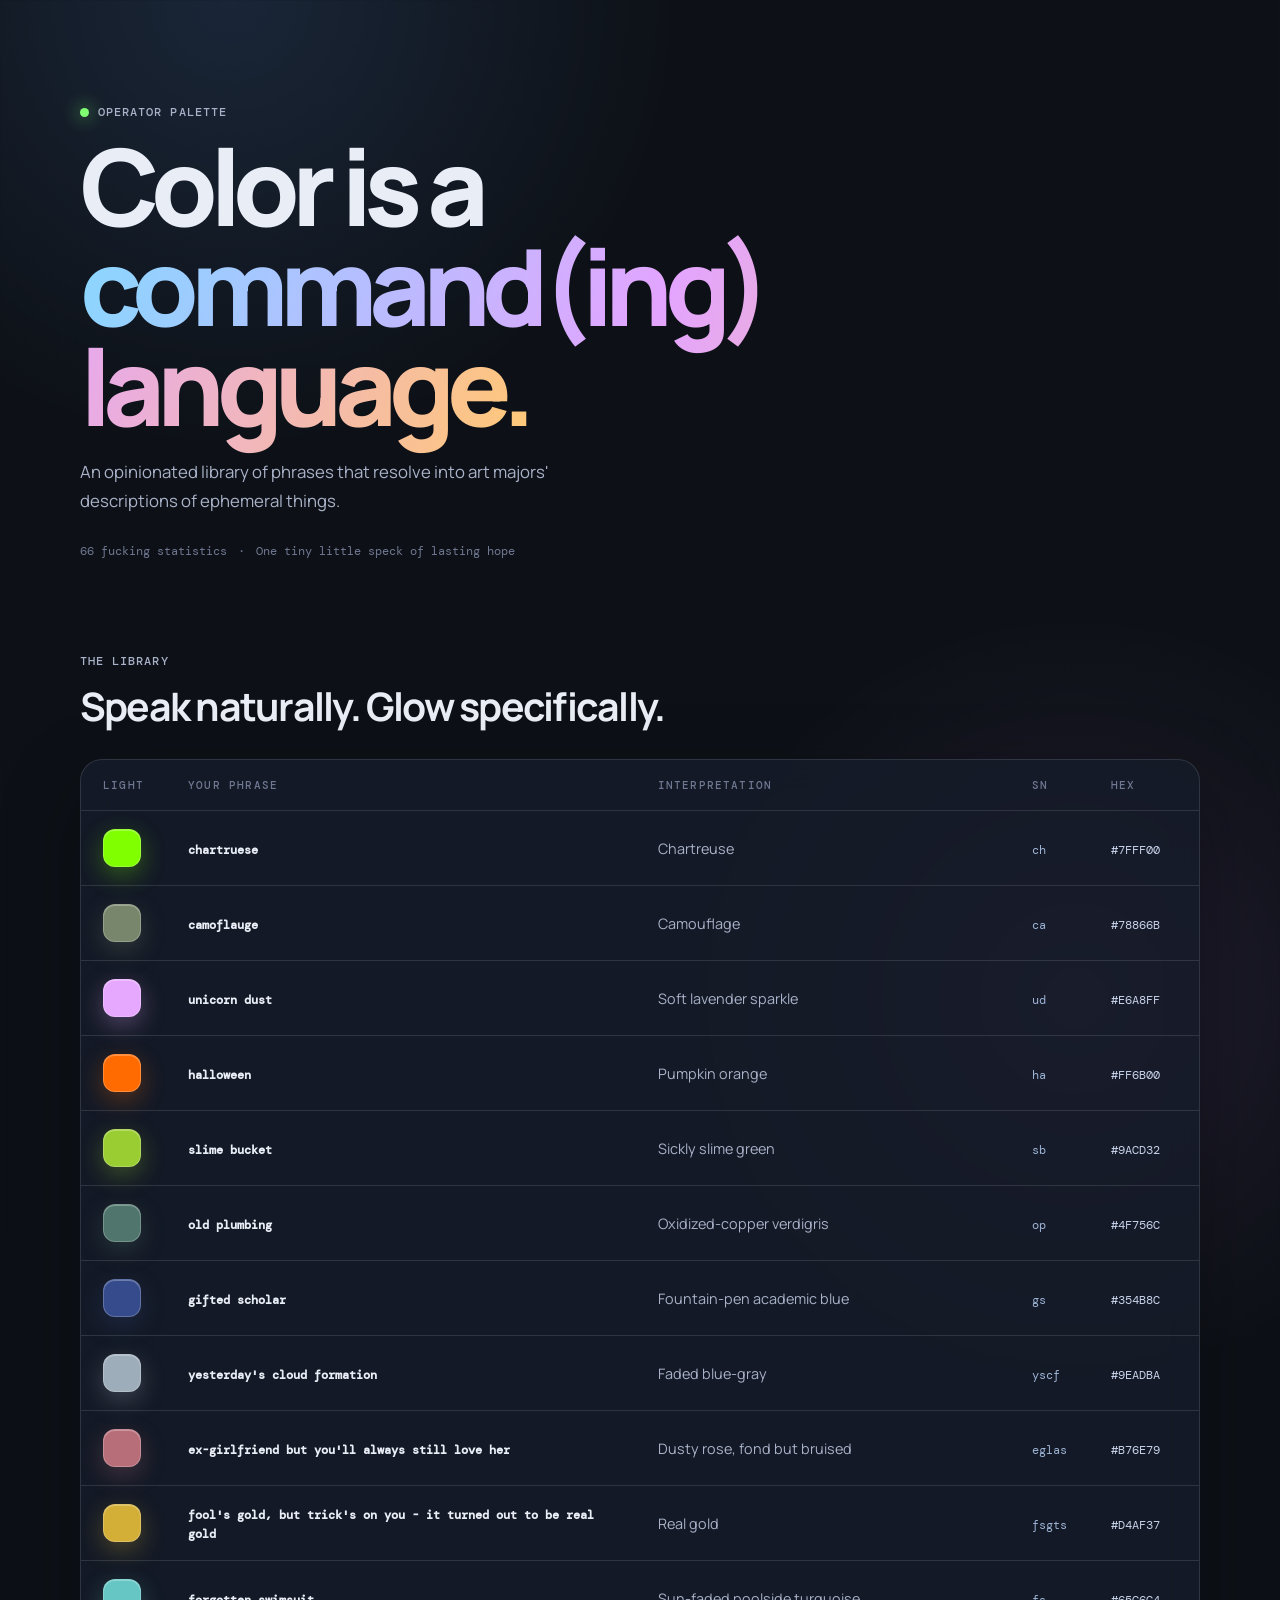
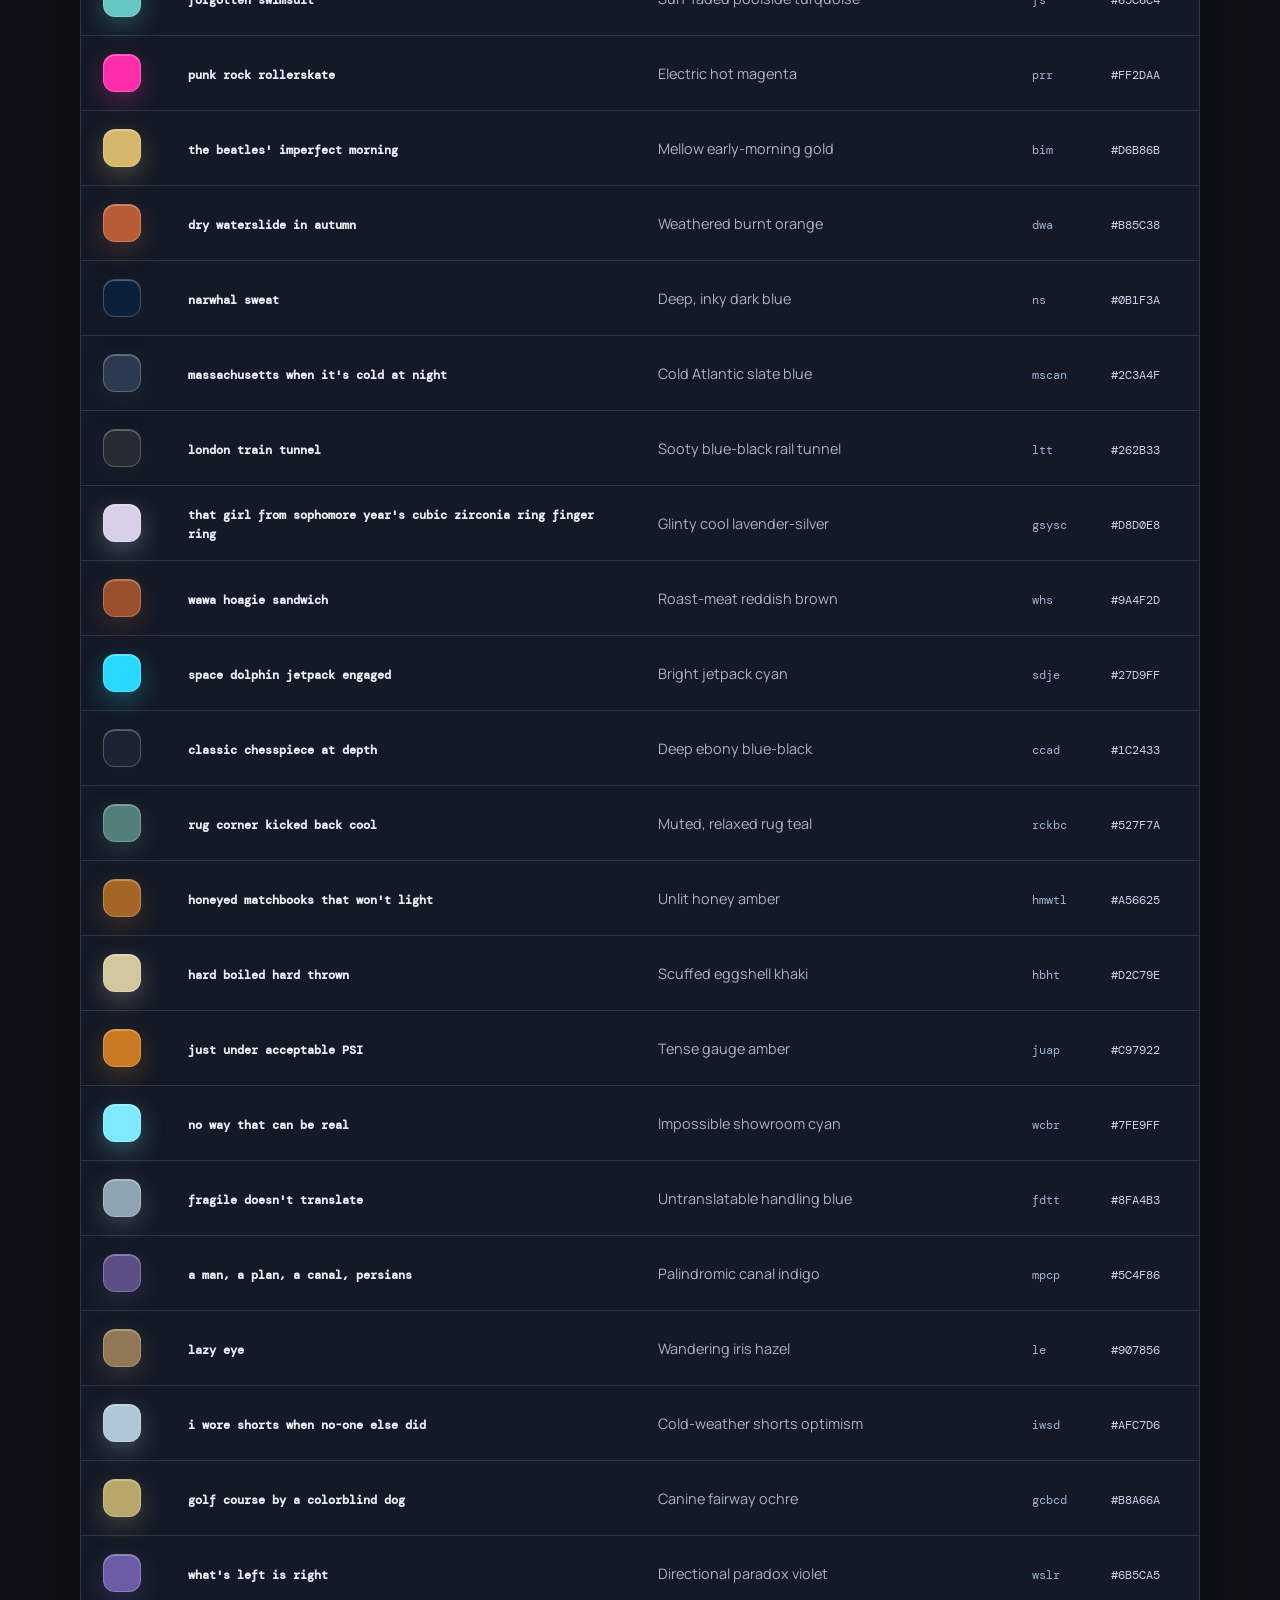
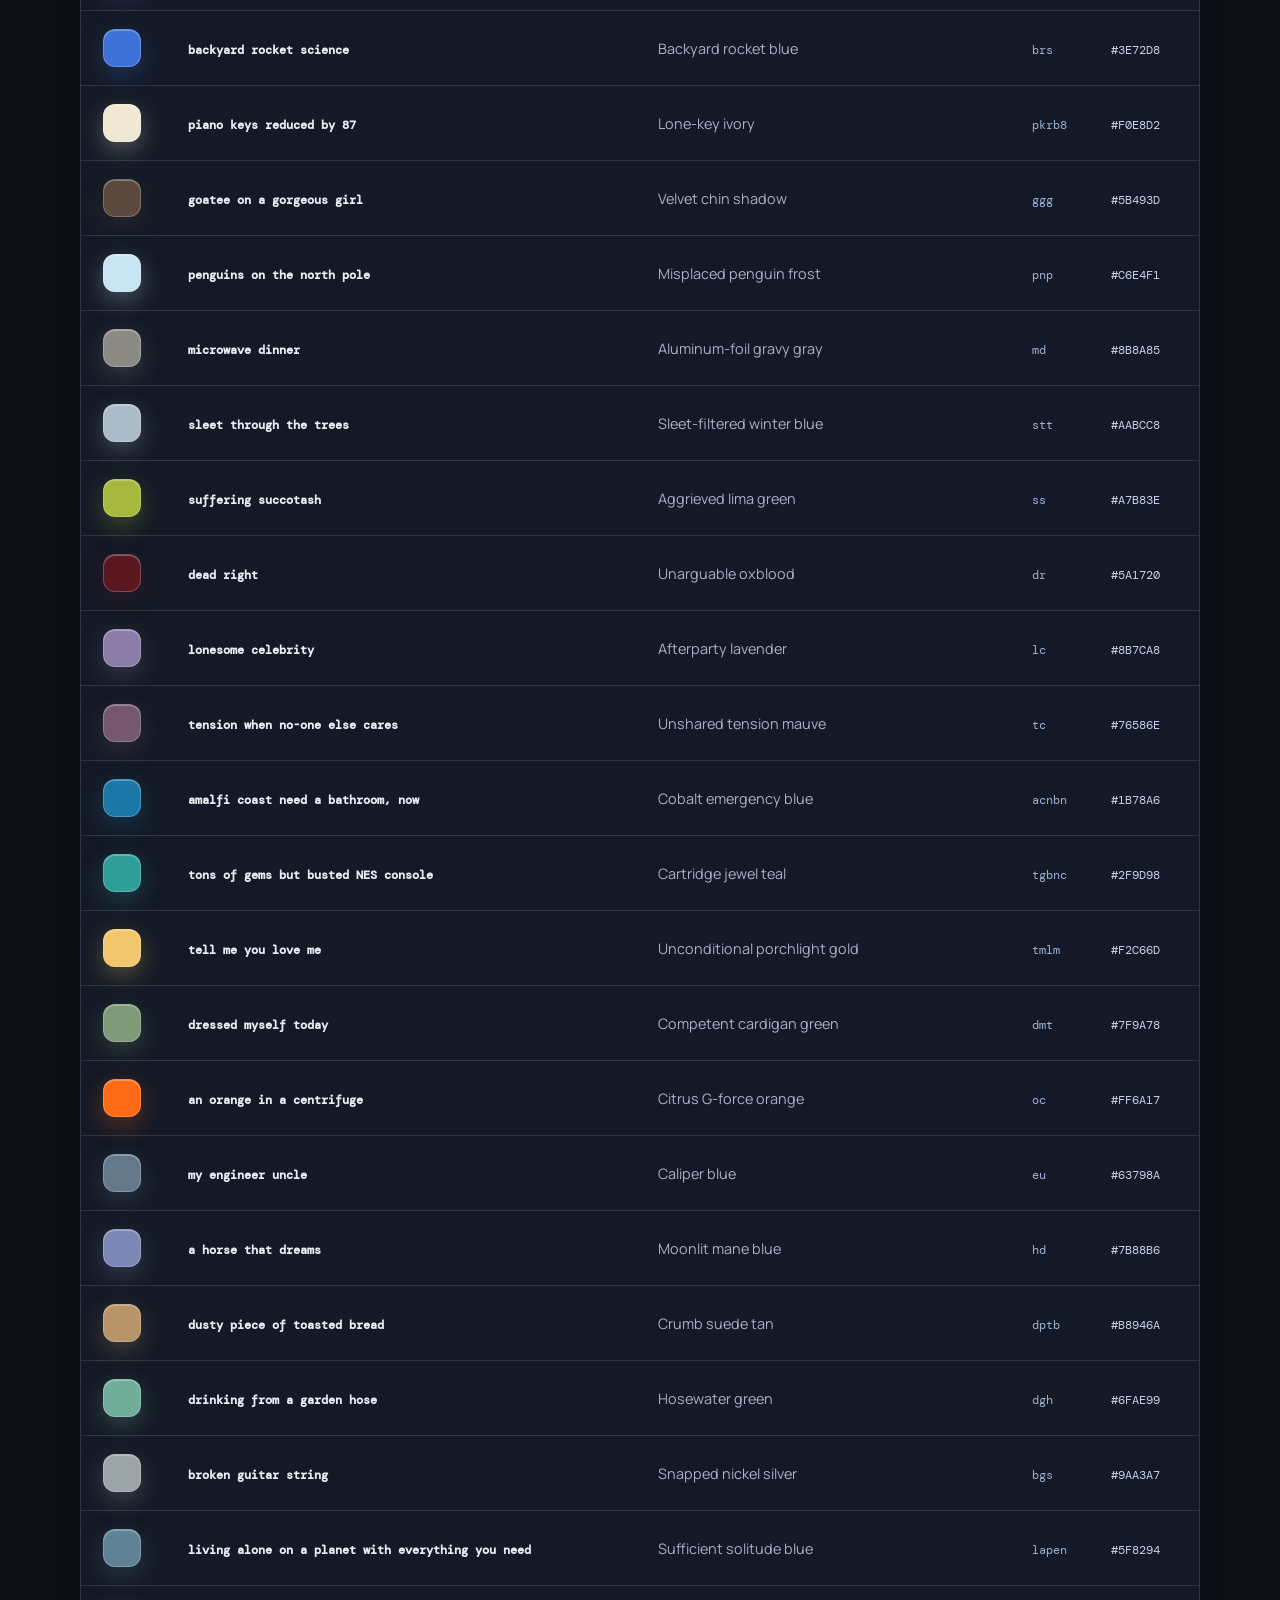
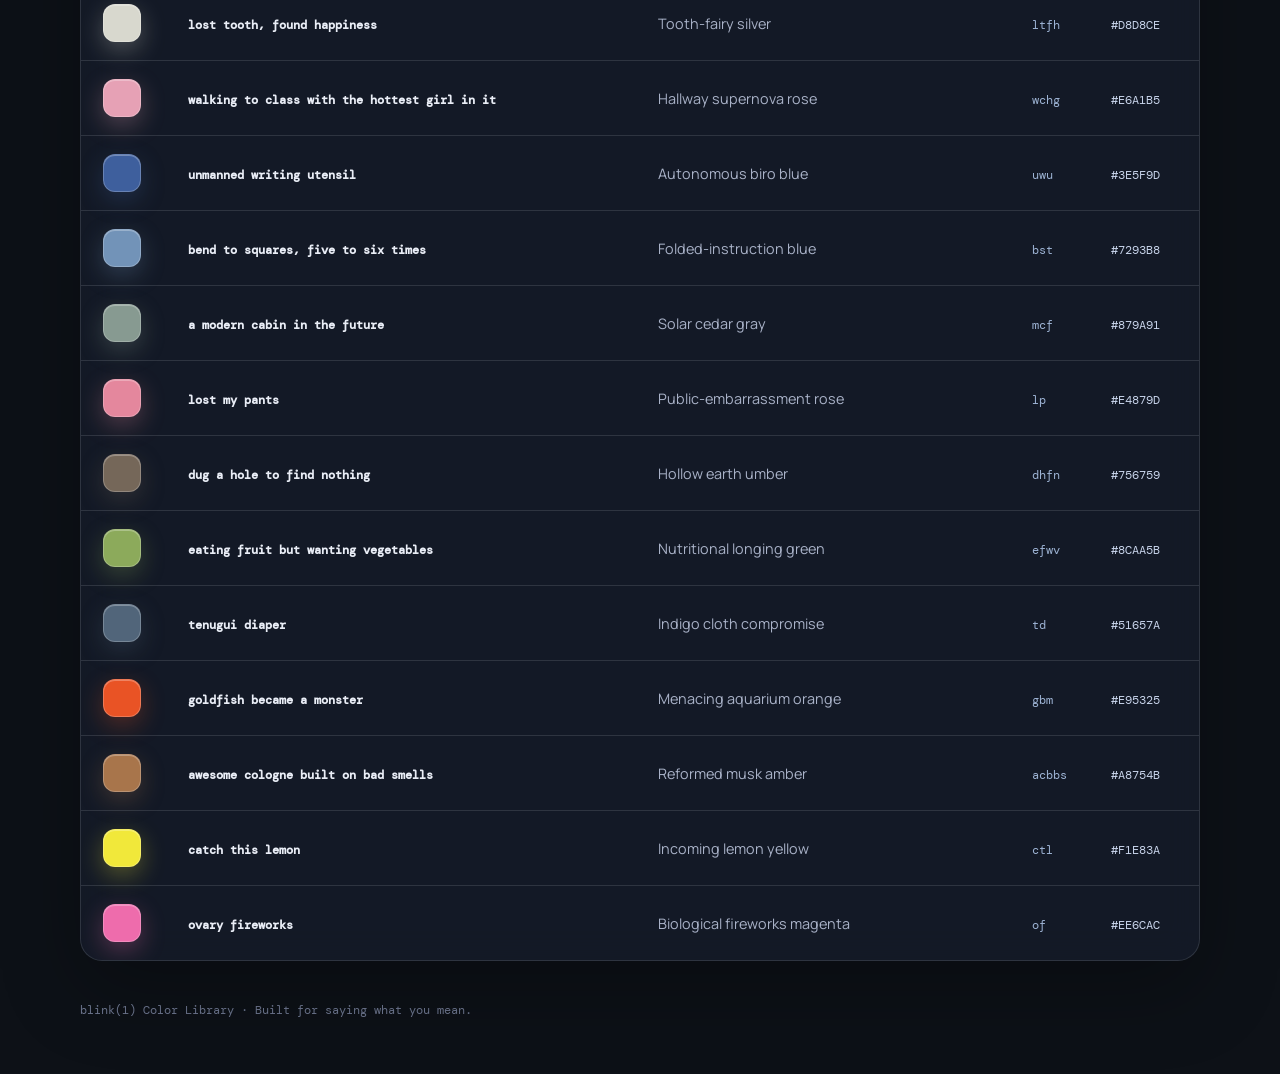
==== color-library.html @ 4c596284 "Add color command language library" ====
<!doctype html>
<html lang="en">
<head>
	<meta charset="utf-8">
	<meta name="viewport" content="width=device-width, initial-scale=1">
	<meta name="theme-color" content="#0d1117">
	<title>blink(1) Color Library</title>
	<link rel="preconnect" href="https://fonts.googleapis.com">
	<link rel="preconnect" href="https://fonts.gstatic.com" crossorigin>
	<link href="https://fonts.googleapis.com/css2?family=DM+Mono:wght@400;500&family=Manrope:wght@400;500;600;700;800&display=swap" rel="stylesheet">
	<link rel="stylesheet" href="color-library.css">
</head>
<body>
	<main class="page-shell">
		<header class="hero">
			<p class="eyebrow"><span class="status-dot"></span>operator palette</p>
			<h1>Color is a<br><em>command(ing) language.</em></h1>
			<p class="lede">An opinionated library of phrases that resolve into art majors' descriptions of ephemeral things.</p>
			<div class="hero-meta">
				<span>66 fucking statistics</span>
				<span aria-hidden="true">·</span>
				<span>One tiny little speck of lasting hope</span>
			</div>
		</header>

		<section class="library" aria-labelledby="library-heading">
			<div class="section-heading">
				<p class="eyebrow">The library</p>
				<h2 id="library-heading">Speak naturally. Glow specifically.</h2>
			</div>

			<div class="table-wrap">
				<table>
					<thead>
						<tr>
							<th scope="col">Light</th>
							<th scope="col">Your phrase</th>
							<th scope="col">Interpretation</th>
							<th scope="col">SN</th>
							<th scope="col">Hex</th>
						</tr>
					</thead>
					<tbody>
						<tr>
							<td><span class="swatch" style="--color: #7FFF00" aria-label="Chartreuse swatch"></span></td>
							<td><code>chartruese</code></td>
							<td>Chartreuse</td>
							<td><code>ch</code></td>
							<td><code>#7FFF00</code></td>
						</tr>
						<tr>
							<td><span class="swatch" style="--color: #78866B" aria-label="Camouflage swatch"></span></td>
							<td><code>camoflauge</code></td>
							<td>Camouflage</td>
							<td><code>ca</code></td>
							<td><code>#78866B</code></td>
						</tr>
						<tr>
							<td><span class="swatch" style="--color: #E6A8FF" aria-label="Soft lavender sparkle swatch"></span></td>
							<td><code>unicorn dust</code></td>
							<td>Soft lavender sparkle</td>
							<td><code>ud</code></td>
							<td><code>#E6A8FF</code></td>
						</tr>
						<tr>
							<td><span class="swatch" style="--color: #FF6B00" aria-label="Pumpkin orange swatch"></span></td>
							<td><code>halloween</code></td>
							<td>Pumpkin orange</td>
							<td><code>ha</code></td>
							<td><code>#FF6B00</code></td>
						</tr>
						<tr>
							<td><span class="swatch" style="--color: #9ACD32" aria-label="Sickly slime green swatch"></span></td>
							<td><code>slime bucket</code></td>
							<td>Sickly slime green</td>
							<td><code>sb</code></td>
							<td><code>#9ACD32</code></td>
						</tr>
						<tr>
							<td><span class="swatch" style="--color: #4F756C" aria-label="Oxidized-copper verdigris swatch"></span></td>
							<td><code>old plumbing</code></td>
							<td>Oxidized-copper verdigris</td>
							<td><code>op</code></td>
							<td><code>#4F756C</code></td>
						</tr>
						<tr>
							<td><span class="swatch" style="--color: #354B8C" aria-label="Fountain-pen academic blue swatch"></span></td>
							<td><code>gifted scholar</code></td>
							<td>Fountain-pen academic blue</td>
							<td><code>gs</code></td>
							<td><code>#354B8C</code></td>
						</tr>
						<tr>
							<td><span class="swatch" style="--color: #9EADBA" aria-label="Faded blue-gray swatch"></span></td>
							<td><code>yesterday's cloud formation</code></td>
							<td>Faded blue-gray</td>
							<td><code>yscf</code></td>
							<td><code>#9EADBA</code></td>
						</tr>
						<tr>
							<td><span class="swatch" style="--color: #B76E79" aria-label="Dusty rose swatch"></span></td>
							<td><code>ex-girlfriend but you'll always still love her</code></td>
							<td>Dusty rose, fond but bruised</td>
							<td><code>eglas</code></td>
							<td><code>#B76E79</code></td>
						</tr>
						<tr>
							<td><span class="swatch" style="--color: #D4AF37" aria-label="Real gold swatch"></span></td>
							<td><code>fool's gold, but trick's on you - it turned out to be real gold</code></td>
							<td>Real gold</td>
							<td><code>fsgts</code></td>
							<td><code>#D4AF37</code></td>
						</tr>
						<tr>
							<td><span class="swatch" style="--color: #65C6C4" aria-label="Sun-faded poolside turquoise swatch"></span></td>
							<td><code>forgotten swimsuit</code></td>
							<td>Sun-faded poolside turquoise</td>
							<td><code>fs</code></td>
							<td><code>#65C6C4</code></td>
						</tr>
						<tr>
							<td><span class="swatch" style="--color: #FF2DAA" aria-label="Electric hot magenta swatch"></span></td>
							<td><code>punk rock rollerskate</code></td>
							<td>Electric hot magenta</td>
							<td><code>prr</code></td>
							<td><code>#FF2DAA</code></td>
						</tr>
						<tr>
							<td><span class="swatch" style="--color: #D6B86B" aria-label="Mellow early-morning gold swatch"></span></td>
							<td><code>the beatles' imperfect morning</code></td>
							<td>Mellow early-morning gold</td>
							<td><code>bim</code></td>
							<td><code>#D6B86B</code></td>
						</tr>
						<tr>
							<td><span class="swatch" style="--color: #B85C38" aria-label="Weathered burnt orange swatch"></span></td>
							<td><code>dry waterslide in autumn</code></td>
							<td>Weathered burnt orange</td>
							<td><code>dwa</code></td>
							<td><code>#B85C38</code></td>
						</tr>
						<tr>
							<td><span class="swatch" style="--color: #0B1F3A" aria-label="Deep inky dark blue swatch"></span></td>
							<td><code>narwhal sweat</code></td>
							<td>Deep, inky dark blue</td>
							<td><code>ns</code></td>
							<td><code>#0B1F3A</code></td>
						</tr>
						<tr>
							<td><span class="swatch" style="--color: #2C3A4F" aria-label="Cold Atlantic slate blue swatch"></span></td>
							<td><code>massachusetts when it's cold at night</code></td>
							<td>Cold Atlantic slate blue</td>
							<td><code>mscan</code></td>
							<td><code>#2C3A4F</code></td>
						</tr>
						<tr>
							<td><span class="swatch" style="--color: #262B33" aria-label="Sooty blue-black rail tunnel swatch"></span></td>
							<td><code>london train tunnel</code></td>
							<td>Sooty blue-black rail tunnel</td>
							<td><code>ltt</code></td>
							<td><code>#262B33</code></td>
						</tr>
						<tr>
							<td><span class="swatch" style="--color: #D8D0E8" aria-label="Glinty cool lavender-silver swatch"></span></td>
							<td><code>that girl from sophomore year's cubic zirconia ring finger ring</code></td>
							<td>Glinty cool lavender-silver</td>
							<td><code>gsysc</code></td>
							<td><code>#D8D0E8</code></td>
						</tr>
						<tr>
							<td><span class="swatch" style="--color: #9A4F2D" aria-label="Roast-meat reddish brown swatch"></span></td>
							<td><code>wawa hoagie sandwich</code></td>
							<td>Roast-meat reddish brown</td>
							<td><code>whs</code></td>
							<td><code>#9A4F2D</code></td>
						</tr>
						<tr>
							<td><span class="swatch" style="--color: #27D9FF" aria-label="Bright jetpack cyan swatch"></span></td>
							<td><code>space dolphin jetpack engaged</code></td>
							<td>Bright jetpack cyan</td>
							<td><code>sdje</code></td>
							<td><code>#27D9FF</code></td>
						</tr>
						<tr>
							<td><span class="swatch" style="--color: #1C2433" aria-label="Deep ebony blue-black swatch"></span></td>
							<td><code>classic chesspiece at depth</code></td>
							<td>Deep ebony blue-black</td>
							<td><code>ccad</code></td>
							<td><code>#1C2433</code></td>
						</tr>
						<tr>
							<td><span class="swatch" style="--color: #527F7A" aria-label="Muted relaxed rug teal swatch"></span></td>
							<td><code>rug corner kicked back cool</code></td>
							<td>Muted, relaxed rug teal</td>
							<td><code>rckbc</code></td>
							<td><code>#527F7A</code></td>
						</tr>
						<tr>
							<td><span class="swatch" style="--color: #A56625" aria-label="Unlit honey amber swatch"></span></td>
							<td><code>honeyed matchbooks that won't light</code></td>
							<td>Unlit honey amber</td>
							<td><code>hmwtl</code></td>
							<td><code>#A56625</code></td>
						</tr>
						<tr>
							<td><span class="swatch" style="--color: #D2C79E" aria-label="Scuffed eggshell khaki swatch"></span></td>
							<td><code>hard boiled hard thrown</code></td>
							<td>Scuffed eggshell khaki</td>
							<td><code>hbht</code></td>
							<td><code>#D2C79E</code></td>
						</tr>
						<tr>
							<td><span class="swatch" style="--color: #C97922" aria-label="Tense gauge amber swatch"></span></td>
							<td><code>just under acceptable PSI</code></td>
							<td>Tense gauge amber</td>
							<td><code>juap</code></td>
							<td><code>#C97922</code></td>
						</tr>
						<tr>
							<td><span class="swatch" style="--color: #7FE9FF" aria-label="Impossible showroom cyan swatch"></span></td>
							<td><code>no way that can be real</code></td>
							<td>Impossible showroom cyan</td>
							<td><code>wcbr</code></td>
							<td><code>#7FE9FF</code></td>
						</tr>
						<tr>
							<td><span class="swatch" style="--color: #8FA4B3" aria-label="Untranslatable handling blue swatch"></span></td>
							<td><code>fragile doesn't translate</code></td>
							<td>Untranslatable handling blue</td>
							<td><code>fdtt</code></td>
							<td><code>#8FA4B3</code></td>
						</tr>
						<tr>
							<td><span class="swatch" style="--color: #5C4F86" aria-label="Palindromic canal indigo swatch"></span></td>
							<td><code>a man, a plan, a canal, persians</code></td>
							<td>Palindromic canal indigo</td>
							<td><code>mpcp</code></td>
							<td><code>#5C4F86</code></td>
						</tr>
						<tr>
							<td><span class="swatch" style="--color: #907856" aria-label="Wandering iris hazel swatch"></span></td>
							<td><code>lazy eye</code></td>
							<td>Wandering iris hazel</td>
							<td><code>le</code></td>
							<td><code>#907856</code></td>
						</tr>
						<tr>
							<td><span class="swatch" style="--color: #AFC7D6" aria-label="Cold-weather shorts optimism swatch"></span></td>
							<td><code>i wore shorts when no-one else did</code></td>
							<td>Cold-weather shorts optimism</td>
							<td><code>iwsd</code></td>
							<td><code>#AFC7D6</code></td>
						</tr>
						<tr>
							<td><span class="swatch" style="--color: #B8A66A" aria-label="Canine fairway ochre swatch"></span></td>
							<td><code>golf course by a colorblind dog</code></td>
							<td>Canine fairway ochre</td>
							<td><code>gcbcd</code></td>
							<td><code>#B8A66A</code></td>
						</tr>
						<tr>
							<td><span class="swatch" style="--color: #6B5CA5" aria-label="Directional paradox violet swatch"></span></td>
							<td><code>what's left is right</code></td>
							<td>Directional paradox violet</td>
							<td><code>wslr</code></td>
							<td><code>#6B5CA5</code></td>
						</tr>
						<tr>
							<td><span class="swatch" style="--color: #3E72D8" aria-label="Backyard rocket blue swatch"></span></td>
							<td><code>backyard rocket science</code></td>
							<td>Backyard rocket blue</td>
							<td><code>brs</code></td>
							<td><code>#3E72D8</code></td>
						</tr>
						<tr>
							<td><span class="swatch" style="--color: #F0E8D2" aria-label="Lone-key ivory swatch"></span></td>
							<td><code>piano keys reduced by 87</code></td>
							<td>Lone-key ivory</td>
							<td><code>pkrb8</code></td>
							<td><code>#F0E8D2</code></td>
						</tr>
						<tr>
							<td><span class="swatch" style="--color: #5B493D" aria-label="Velvet chin shadow swatch"></span></td>
							<td><code>goatee on a gorgeous girl</code></td>
							<td>Velvet chin shadow</td>
							<td><code>ggg</code></td>
							<td><code>#5B493D</code></td>
						</tr>
						<tr>
							<td><span class="swatch" style="--color: #C6E4F1" aria-label="Misplaced penguin frost swatch"></span></td>
							<td><code>penguins on the north pole</code></td>
							<td>Misplaced penguin frost</td>
							<td><code>pnp</code></td>
							<td><code>#C6E4F1</code></td>
						</tr>
						<tr>
							<td><span class="swatch" style="--color: #8B8A85" aria-label="Aluminum-foil gravy gray swatch"></span></td>
							<td><code>microwave dinner</code></td>
							<td>Aluminum-foil gravy gray</td>
							<td><code>md</code></td>
							<td><code>#8B8A85</code></td>
						</tr>
						<tr>
							<td><span class="swatch" style="--color: #AABCC8" aria-label="Sleet-filtered winter blue swatch"></span></td>
							<td><code>sleet through the trees</code></td>
							<td>Sleet-filtered winter blue</td>
							<td><code>stt</code></td>
							<td><code>#AABCC8</code></td>
						</tr>
						<tr>
							<td><span class="swatch" style="--color: #A7B83E" aria-label="Aggrieved lima green swatch"></span></td>
							<td><code>suffering succotash</code></td>
							<td>Aggrieved lima green</td>
							<td><code>ss</code></td>
							<td><code>#A7B83E</code></td>
						</tr>
						<tr>
							<td><span class="swatch" style="--color: #5A1720" aria-label="Unarguable oxblood swatch"></span></td>
							<td><code>dead right</code></td>
							<td>Unarguable oxblood</td>
							<td><code>dr</code></td>
							<td><code>#5A1720</code></td>
						</tr>
						<tr>
							<td><span class="swatch" style="--color: #8B7CA8" aria-label="Afterparty lavender swatch"></span></td>
							<td><code>lonesome celebrity</code></td>
							<td>Afterparty lavender</td>
							<td><code>lc</code></td>
							<td><code>#8B7CA8</code></td>
						</tr>
						<tr>
							<td><span class="swatch" style="--color: #76586E" aria-label="Unshared tension mauve swatch"></span></td>
							<td><code>tension when no-one else cares</code></td>
							<td>Unshared tension mauve</td>
							<td><code>tc</code></td>
							<td><code>#76586E</code></td>
						</tr>
						<tr>
							<td><span class="swatch" style="--color: #1B78A6" aria-label="Cobalt emergency blue swatch"></span></td>
							<td><code>amalfi coast need a bathroom, now</code></td>
							<td>Cobalt emergency blue</td>
							<td><code>acnbn</code></td>
							<td><code>#1B78A6</code></td>
						</tr>
						<tr>
							<td><span class="swatch" style="--color: #2F9D98" aria-label="Cartridge jewel teal swatch"></span></td>
							<td><code>tons of gems but busted NES console</code></td>
							<td>Cartridge jewel teal</td>
							<td><code>tgbnc</code></td>
							<td><code>#2F9D98</code></td>
						</tr>
						<tr>
							<td><span class="swatch" style="--color: #F2C66D" aria-label="Unconditional porchlight gold swatch"></span></td>
							<td><code>tell me you love me</code></td>
							<td>Unconditional porchlight gold</td>
							<td><code>tmlm</code></td>
							<td><code>#F2C66D</code></td>
						</tr>
						<tr>
							<td><span class="swatch" style="--color: #7F9A78" aria-label="Competent cardigan green swatch"></span></td>
							<td><code>dressed myself today</code></td>
							<td>Competent cardigan green</td>
							<td><code>dmt</code></td>
							<td><code>#7F9A78</code></td>
						</tr>
						<tr>
							<td><span class="swatch" style="--color: #FF6A17" aria-label="Citrus G-force orange swatch"></span></td>
							<td><code>an orange in a centrifuge</code></td>
							<td>Citrus G-force orange</td>
							<td><code>oc</code></td>
							<td><code>#FF6A17</code></td>
						</tr>
						<tr>
							<td><span class="swatch" style="--color: #63798A" aria-label="Caliper blue swatch"></span></td>
							<td><code>my engineer uncle</code></td>
							<td>Caliper blue</td>
							<td><code>eu</code></td>
							<td><code>#63798A</code></td>
						</tr>
						<tr>
							<td><span class="swatch" style="--color: #7B88B6" aria-label="Moonlit mane blue swatch"></span></td>
							<td><code>a horse that dreams</code></td>
							<td>Moonlit mane blue</td>
							<td><code>hd</code></td>
							<td><code>#7B88B6</code></td>
						</tr>
						<tr>
							<td><span class="swatch" style="--color: #B8946A" aria-label="Crumb suede tan swatch"></span></td>
							<td><code>dusty piece of toasted bread</code></td>
							<td>Crumb suede tan</td>
							<td><code>dptb</code></td>
							<td><code>#B8946A</code></td>
						</tr>
						<tr>
							<td><span class="swatch" style="--color: #6FAE99" aria-label="Hosewater green swatch"></span></td>
							<td><code>drinking from a garden hose</code></td>
							<td>Hosewater green</td>
							<td><code>dgh</code></td>
							<td><code>#6FAE99</code></td>
						</tr>
						<tr>
							<td><span class="swatch" style="--color: #9AA3A7" aria-label="Snapped nickel silver swatch"></span></td>
							<td><code>broken guitar string</code></td>
							<td>Snapped nickel silver</td>
							<td><code>bgs</code></td>
							<td><code>#9AA3A7</code></td>
						</tr>
						<tr>
							<td><span class="swatch" style="--color: #5F8294" aria-label="Sufficient solitude blue swatch"></span></td>
							<td><code>living alone on a planet with everything you need</code></td>
							<td>Sufficient solitude blue</td>
							<td><code>lapen</code></td>
							<td><code>#5F8294</code></td>
						</tr>
						<tr>
							<td><span class="swatch" style="--color: #D8D8CE" aria-label="Tooth-fairy silver swatch"></span></td>
							<td><code>lost tooth, found happiness</code></td>
							<td>Tooth-fairy silver</td>
							<td><code>ltfh</code></td>
							<td><code>#D8D8CE</code></td>
						</tr>
						<tr>
							<td><span class="swatch" style="--color: #E6A1B5" aria-label="Hallway supernova rose swatch"></span></td>
							<td><code>walking to class with the hottest girl in it</code></td>
							<td>Hallway supernova rose</td>
							<td><code>wchg</code></td>
							<td><code>#E6A1B5</code></td>
						</tr>
						<tr>
							<td><span class="swatch" style="--color: #3E5F9D" aria-label="Autonomous biro blue swatch"></span></td>
							<td><code>unmanned writing utensil</code></td>
							<td>Autonomous biro blue</td>
							<td><code>uwu</code></td>
							<td><code>#3E5F9D</code></td>
						</tr>
						<tr>
							<td><span class="swatch" style="--color: #7293B8" aria-label="Folded-instruction blue swatch"></span></td>
							<td><code>bend to squares, five to six times</code></td>
							<td>Folded-instruction blue</td>
							<td><code>bst</code></td>
							<td><code>#7293B8</code></td>
						</tr>
						<tr>
							<td><span class="swatch" style="--color: #879A91" aria-label="Solar cedar gray swatch"></span></td>
							<td><code>a modern cabin in the future</code></td>
							<td>Solar cedar gray</td>
							<td><code>mcf</code></td>
							<td><code>#879A91</code></td>
						</tr>
						<tr>
							<td><span class="swatch" style="--color: #E4879D" aria-label="Public-embarrassment rose swatch"></span></td>
							<td><code>lost my pants</code></td>
							<td>Public-embarrassment rose</td>
							<td><code>lp</code></td>
							<td><code>#E4879D</code></td>
						</tr>
						<tr>
							<td><span class="swatch" style="--color: #756759" aria-label="Hollow earth umber swatch"></span></td>
							<td><code>dug a hole to find nothing</code></td>
							<td>Hollow earth umber</td>
							<td><code>dhfn</code></td>
							<td><code>#756759</code></td>
						</tr>
						<tr>
							<td><span class="swatch" style="--color: #8CAA5B" aria-label="Nutritional longing green swatch"></span></td>
							<td><code>eating fruit but wanting vegetables</code></td>
							<td>Nutritional longing green</td>
							<td><code>efwv</code></td>
							<td><code>#8CAA5B</code></td>
						</tr>
						<tr>
							<td><span class="swatch" style="--color: #51657A" aria-label="Indigo cloth compromise swatch"></span></td>
							<td><code>tenugui diaper</code></td>
							<td>Indigo cloth compromise</td>
							<td><code>td</code></td>
							<td><code>#51657A</code></td>
						</tr>
						<tr>
							<td><span class="swatch" style="--color: #E95325" aria-label="Menacing aquarium orange swatch"></span></td>
							<td><code>goldfish became a monster</code></td>
							<td>Menacing aquarium orange</td>
							<td><code>gbm</code></td>
							<td><code>#E95325</code></td>
						</tr>
						<tr>
							<td><span class="swatch" style="--color: #A8754B" aria-label="Reformed musk amber swatch"></span></td>
							<td><code>awesome cologne built on bad smells</code></td>
							<td>Reformed musk amber</td>
							<td><code>acbbs</code></td>
							<td><code>#A8754B</code></td>
						</tr>
						<tr>
							<td><span class="swatch" style="--color: #F1E83A" aria-label="Incoming lemon yellow swatch"></span></td>
							<td><code>catch this lemon</code></td>
							<td>Incoming lemon yellow</td>
							<td><code>ctl</code></td>
							<td><code>#F1E83A</code></td>
						</tr>
						<tr>
							<td><span class="swatch" style="--color: #EE6CAC" aria-label="Biological fireworks magenta swatch"></span></td>
							<td><code>ovary fireworks</code></td>
							<td>Biological fireworks magenta</td>
							<td><code>of</code></td>
							<td><code>#EE6CAC</code></td>
						</tr>
					</tbody>
				</table>
			</div>
		</section>

		<footer>
			<p>blink(1) Color Library <span aria-hidden="true">·</span> Built for saying what you mean.</p>
		</footer>
	</main>
</body>
</html>
---- color-library.css ----
:root {
	color-scheme: dark;
	--ink: #e9edf6;
	--muted: #a9b2c8;
	--faint: #6f7891;
	--line: rgba(235, 241, 255, 0.12);
	--panel: rgba(23, 29, 43, 0.78);
	--background: #0d1117;
}

* {
	box-sizing: border-box;
}

html {
	background: var(--background);
}

body {
	min-width: 320px;
	margin: 0;
	background:
		radial-gradient(circle at 18% 0%, rgba(102, 164, 255, 0.14), transparent 28rem),
		radial-gradient(circle at 84% 17%, rgba(219, 126, 255, 0.1), transparent 24rem),
		var(--background);
	color: var(--ink);
	font-family: "Manrope", system-ui, sans-serif;
}

body::before {
	position: fixed;
	inset: 0;
	z-index: -1;
	background-image: linear-gradient(rgba(255, 255, 255, 0.025) 1px, transparent 1px), linear-gradient(90deg, rgba(255, 255, 255, 0.025) 1px, transparent 1px);
	background-size: 34px 34px;
	content: "";
	mask-image: linear-gradient(to bottom, black, transparent 70%);
}

.page-shell {
	width: min(1120px, calc(100% - 40px));
	margin: 0 auto;
	padding: 72px 0 48px;
}

.hero {
	max-width: 760px;
	padding: 32px 0 94px;
}

.eyebrow {
	display: flex;
	gap: 9px;
	align-items: center;
	margin: 0 0 16px;
	color: var(--muted);
	font-family: "DM Mono", monospace;
	font-size: 0.73rem;
	font-weight: 500;
	letter-spacing: 0.09em;
	text-transform: uppercase;
}

.status-dot {
	width: 9px;
	height: 9px;
	border-radius: 50%;
	background: #80ff73;
	box-shadow: 0 0 18px #80ff73;
}

h1,
h2,
p {
	margin-top: 0;
}

h1 {
	max-width: 720px;
	margin-bottom: 22px;
	font-size: clamp(3rem, 9vw, 6.65rem);
	font-weight: 800;
	letter-spacing: -0.075em;
	line-height: 0.94;
}

h1 em {
	background: linear-gradient(112deg, #88d8ff, #e3a4ff 52%, #ffc976);
	background-clip: text;
	color: transparent;
	font-style: normal;
}

.lede {
	max-width: 530px;
	margin-bottom: 28px;
	color: var(--muted);
	font-size: 1.05rem;
	line-height: 1.7;
}

.hero-meta {
	display: flex;
	gap: 11px;
	color: var(--faint);
	font-family: "DM Mono", monospace;
	font-size: 0.78rem;
}

.section-heading {
	margin-bottom: 26px;
}

.section-heading .eyebrow {
	margin-bottom: 10px;
}

h2 {
	margin-bottom: 0;
	font-size: clamp(1.65rem, 4vw, 2.45rem);
	letter-spacing: -0.045em;
}

.table-wrap {
	overflow-x: auto;
	border: 1px solid var(--line);
	border-radius: 22px;
	background: var(--panel);
	box-shadow: 0 28px 80px rgba(0, 0, 0, 0.28);
	backdrop-filter: blur(16px);
}

table {
	width: 100%;
	min-width: 780px;
	border-collapse: collapse;
}

th,
td {
	padding: 18px 22px;
	border-bottom: 1px solid var(--line);
	text-align: left;
	vertical-align: middle;
}

th {
	color: var(--faint);
	font-family: "DM Mono", monospace;
	font-size: 0.68rem;
	font-weight: 500;
	letter-spacing: 0.11em;
	text-transform: uppercase;
}

tbody tr {
	transition: background-color 160ms ease;
}

tbody tr:hover {
	background: rgba(255, 255, 255, 0.045);
}

tbody tr:last-child td {
	border-bottom: 0;
}

td {
	color: var(--muted);
	font-size: 0.9rem;
}

td:first-child {
	width: 78px;
}

td:nth-child(2) {
	width: 42%;
	color: var(--ink);
	font-weight: 600;
}

th:nth-child(4),
td:nth-child(4) {
	width: 78px;
}

td:nth-child(4) code {
	color: #9eb4d5;
}

td:last-child {
	width: 110px;
}

code {
	font-family: "DM Mono", monospace;
	font-size: 0.78rem;
}

td:last-child code {
	color: #c9d5ec;
}

.swatch {
	display: block;
	width: 38px;
	height: 38px;
	border: 1px solid rgba(255, 255, 255, 0.22);
	border-radius: 12px;
	background: var(--color);
	box-shadow: inset 0 1px rgba(255, 255, 255, 0.28), 0 8px 24px color-mix(in srgb, var(--color), transparent 70%);
}

footer {
	padding: 42px 0 8px;
	color: var(--faint);
	font-family: "DM Mono", monospace;
	font-size: 0.72rem;
}

footer p {
	margin: 0;
}

@media (max-width: 640px) {
	.page-shell {
		width: min(100% - 28px, 1120px);
		padding-top: 36px;
	}

	.hero {
		padding-bottom: 58px;
	}

	.hero-meta {
		flex-wrap: wrap;
	}

	th,
	td {
		padding: 15px 16px;
	}
}
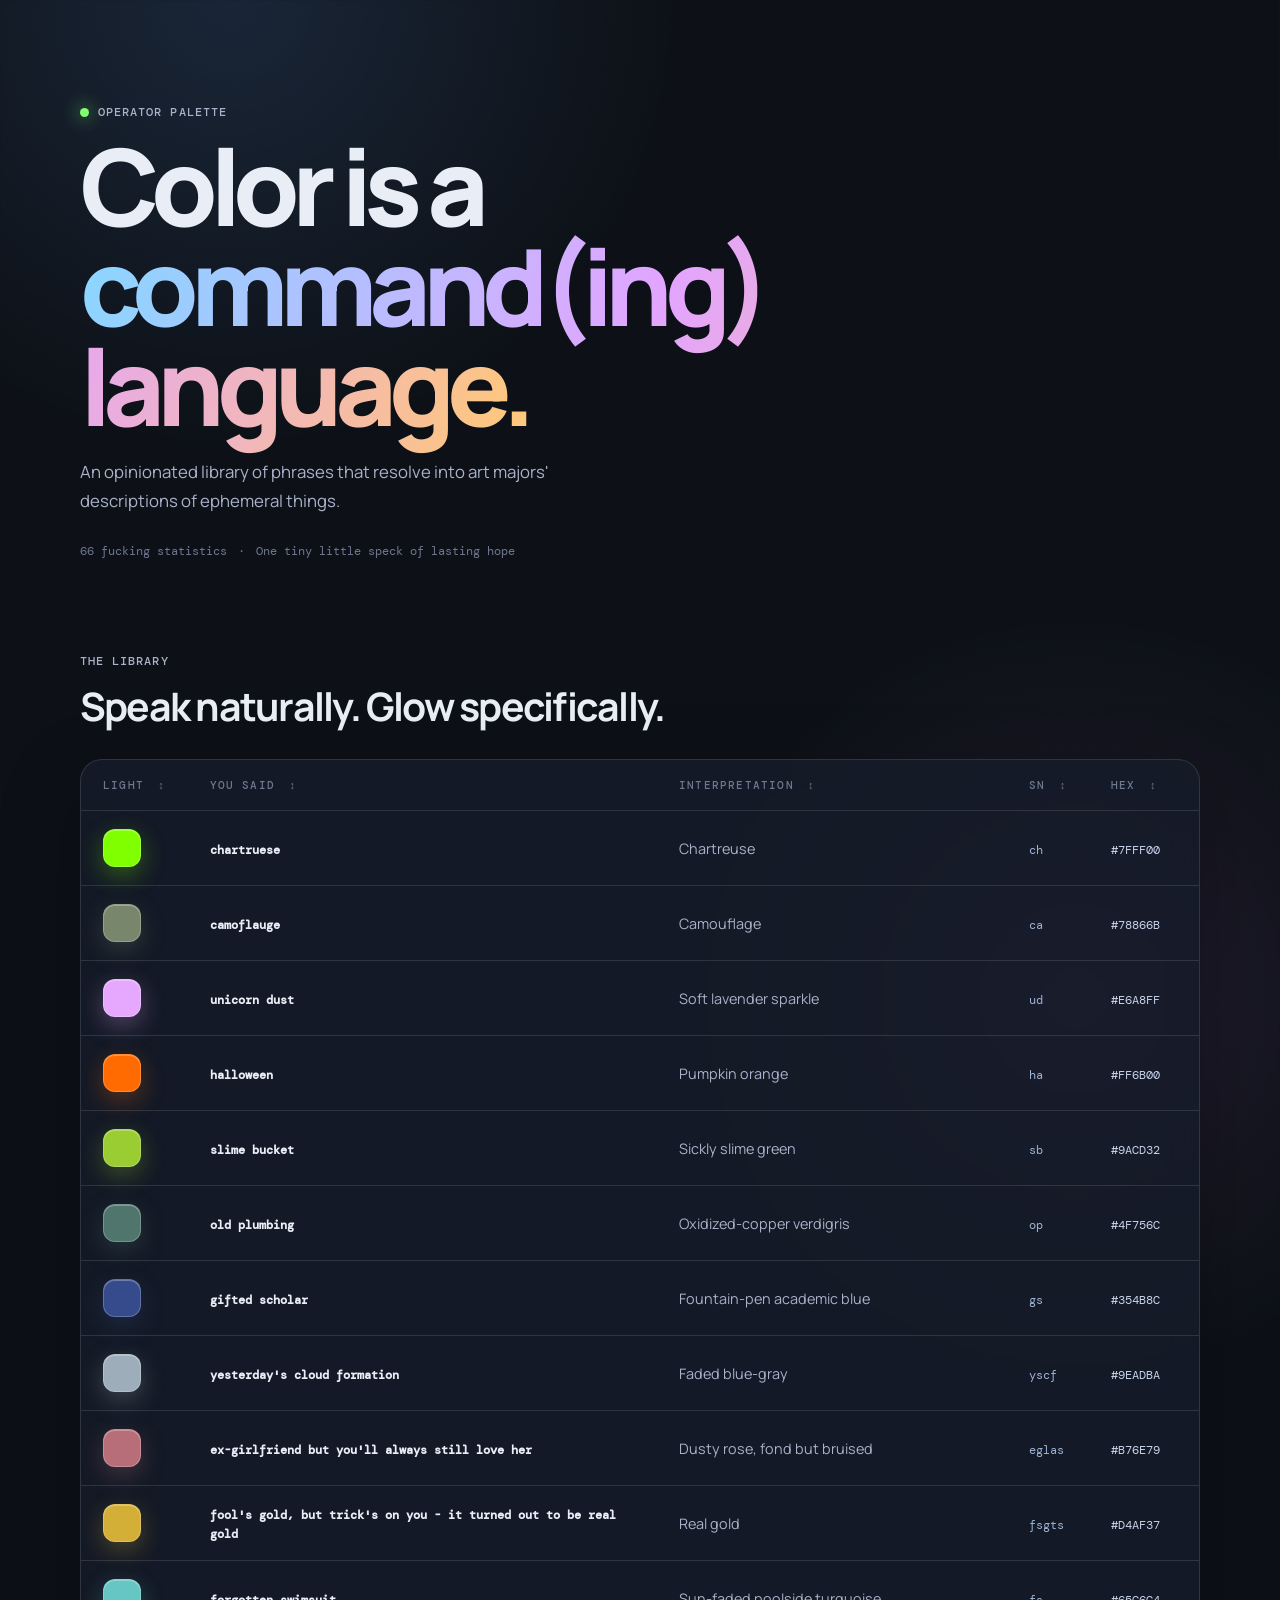
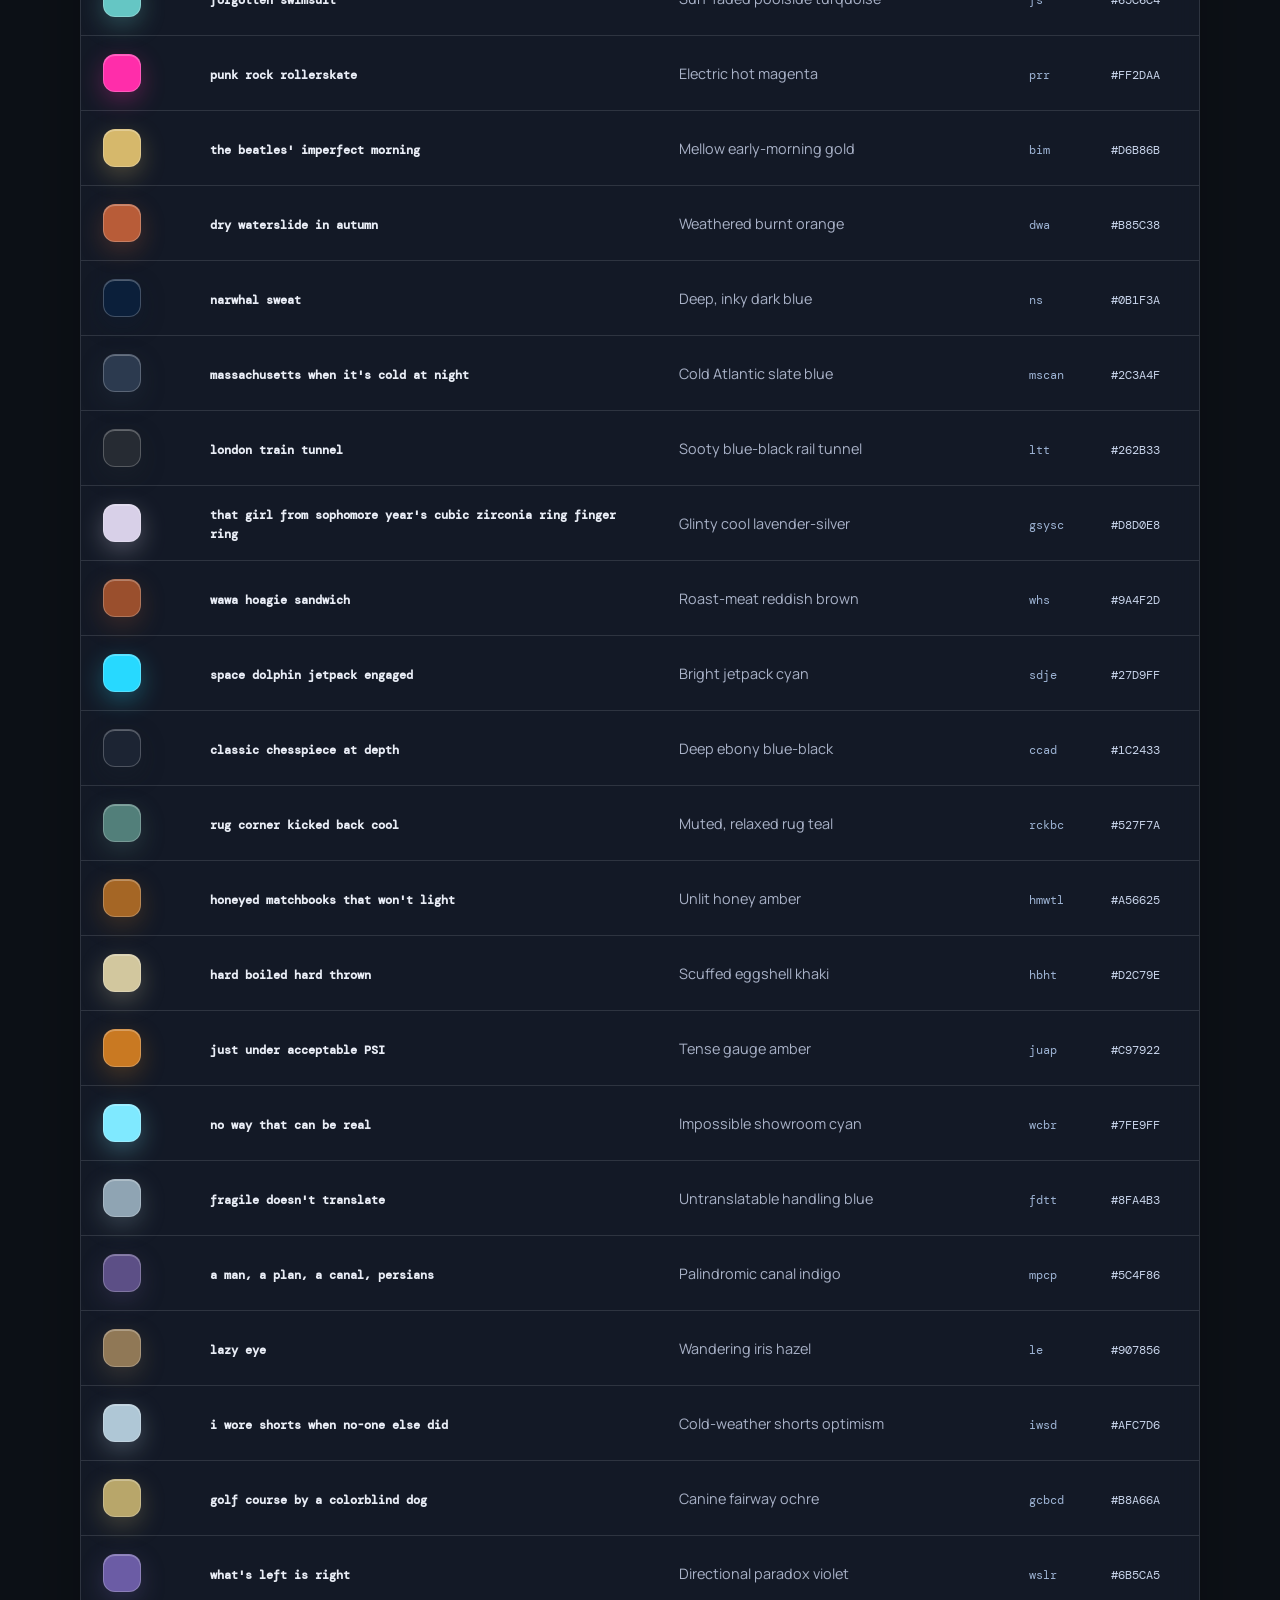
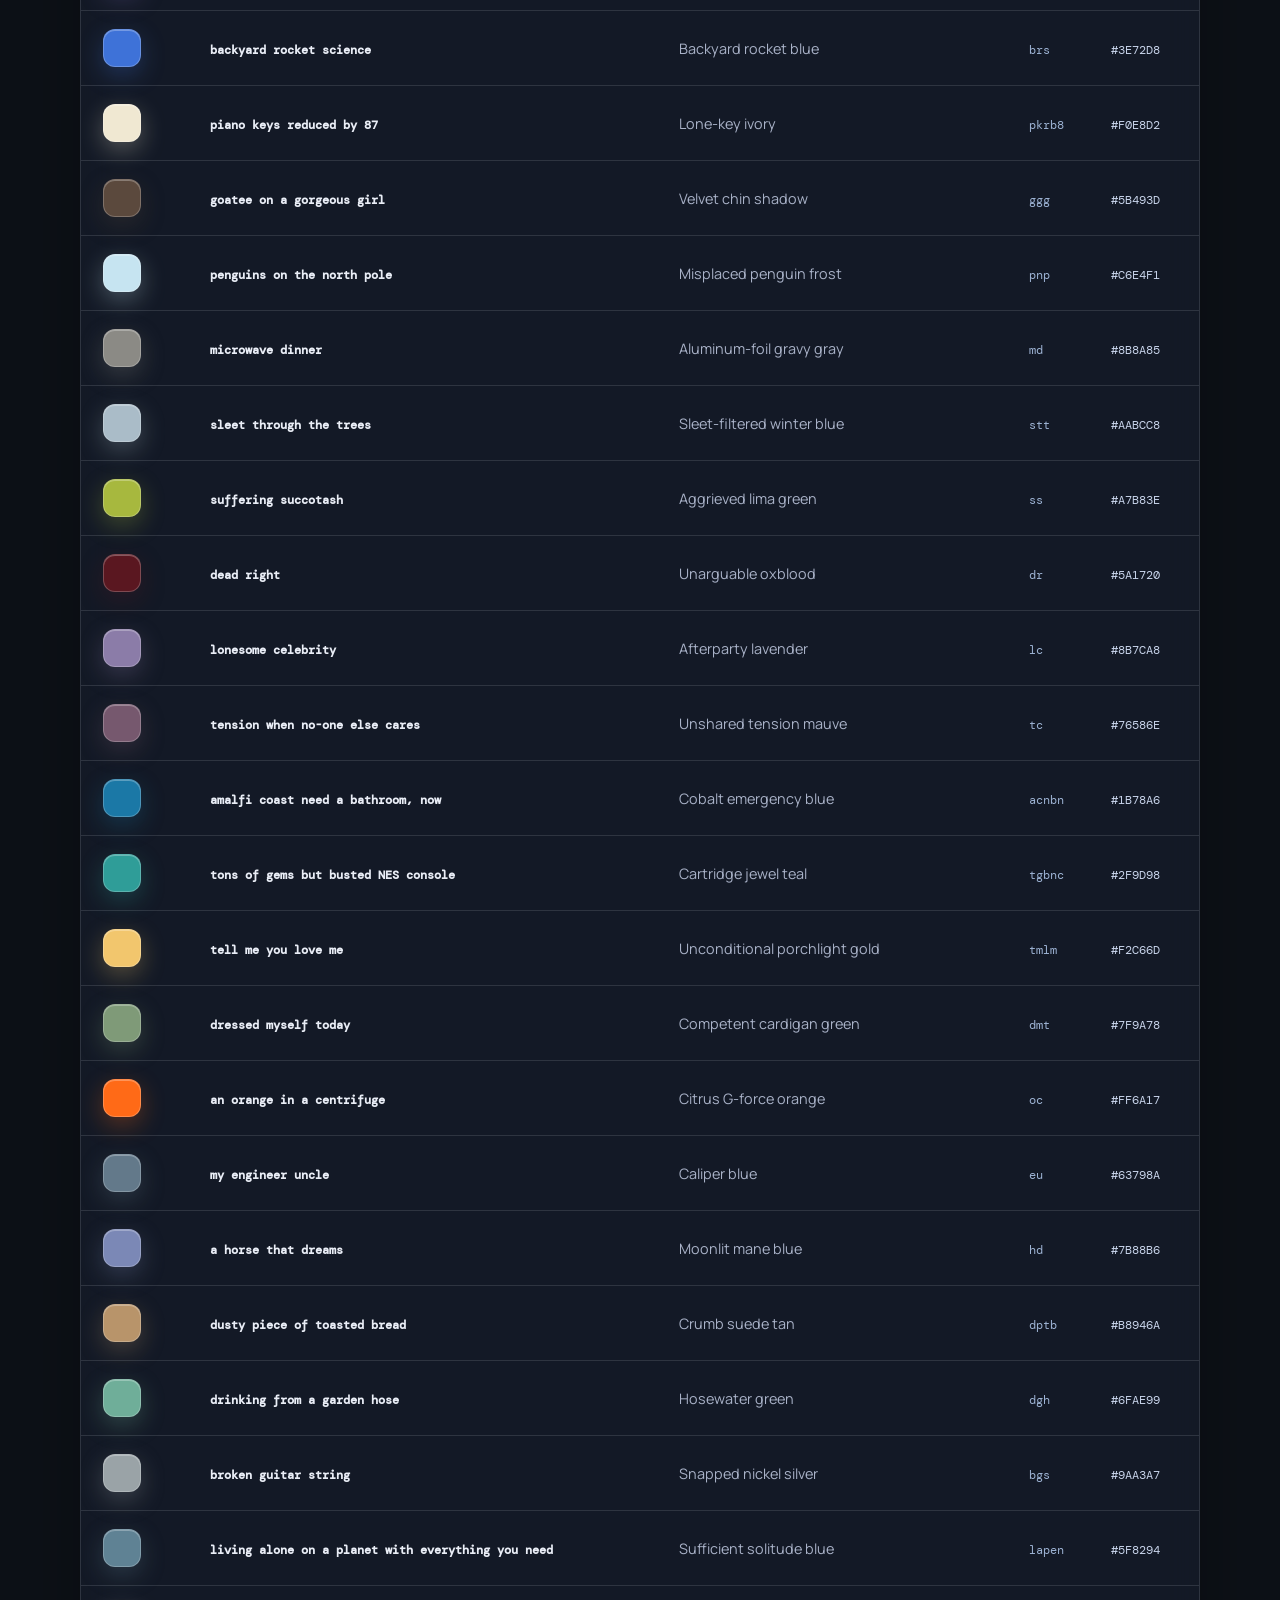
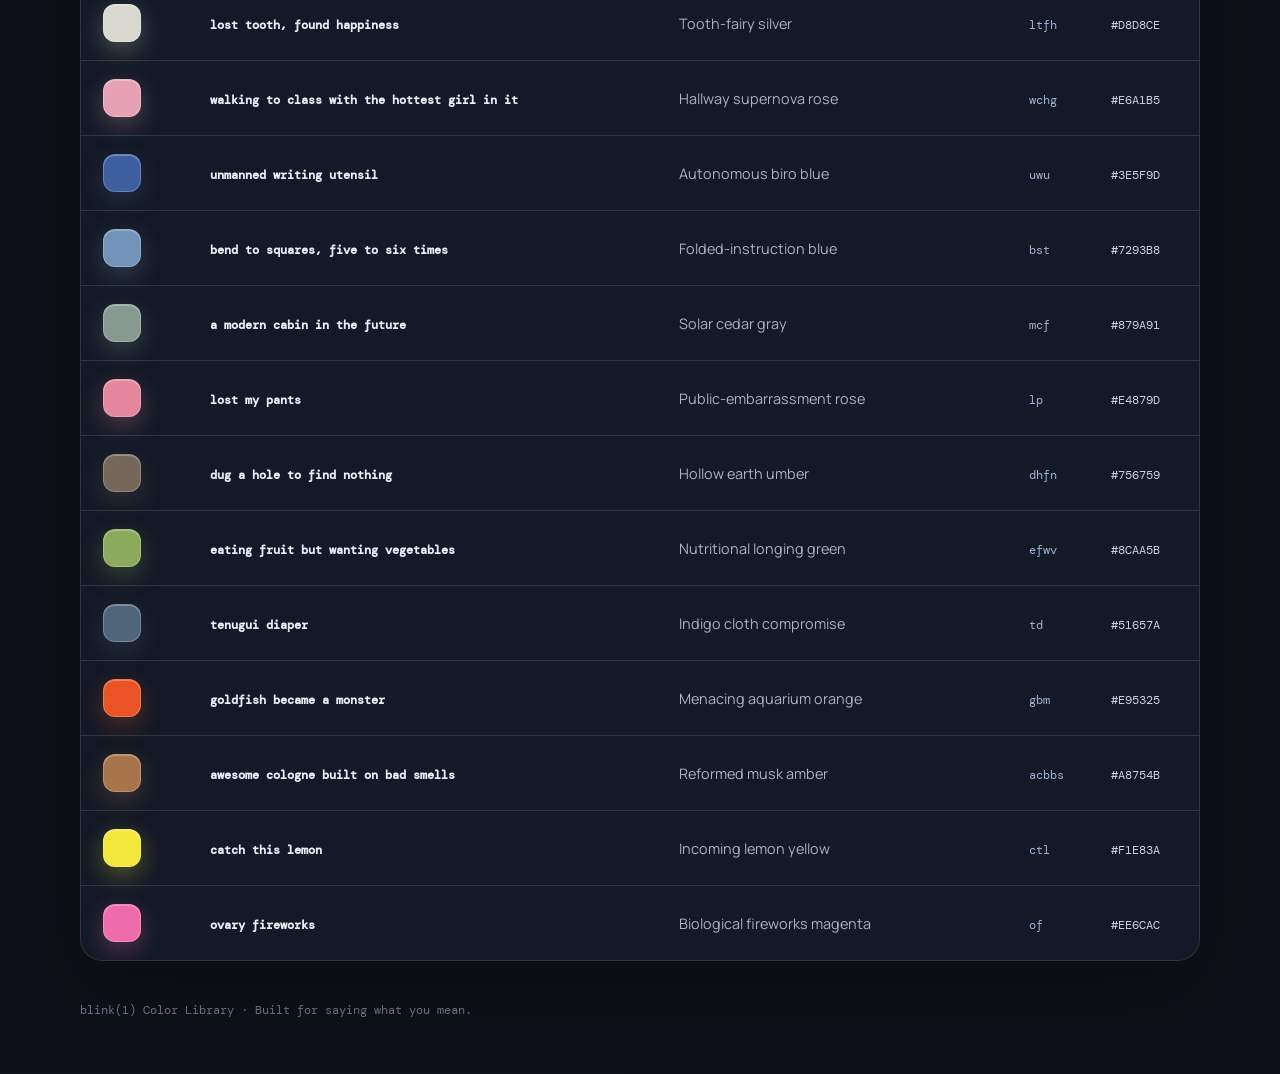
==== commit 086e694d: "Add interactive color library sorting" ====
--- a/color-library.html
+++ b/color-library.html
@@ -9,6 +9,7 @@
 	<link rel="preconnect" href="https://fonts.gstatic.com" crossorigin>
 	<link href="https://fonts.googleapis.com/css2?family=DM+Mono:wght@400;500&family=Manrope:wght@400;500;600;700;800&display=swap" rel="stylesheet">
 	<link rel="stylesheet" href="color-library.css">
+	<script src="color-library.js" defer></script>
 </head>
 <body>
 	<main class="page-shell">
@@ -33,11 +34,11 @@
 				<table>
 					<thead>
 						<tr>
-							<th scope="col">Light</th>
-							<th scope="col">Your phrase</th>
-							<th scope="col">Interpretation</th>
-							<th scope="col">SN</th>
-							<th scope="col">Hex</th>
+							<th scope="col" aria-sort="none"><button class="sort-button" type="button" data-sort="color">Light <span class="sort-indicator" aria-hidden="true"></span></button></th>
+							<th scope="col" aria-sort="none"><button class="sort-button" type="button" data-sort="phrase">You said <span class="sort-indicator" aria-hidden="true"></span></button></th>
+							<th scope="col" aria-sort="none"><button class="sort-button" type="button" data-sort="interpretation">Interpretation <span class="sort-indicator" aria-hidden="true"></span></button></th>
+							<th scope="col" aria-sort="none"><button class="sort-button" type="button" data-sort="shortname">SN <span class="sort-indicator" aria-hidden="true"></span></button></th>
+							<th scope="col" aria-sort="none"><button class="sort-button" type="button" data-sort="hex">Hex <span class="sort-indicator" aria-hidden="true"></span></button></th>
 						</tr>
 					</thead>
 					<tbody>
--- a/color-library.css
+++ b/color-library.css
@@ -153,6 +153,46 @@
 	text-transform: uppercase;
 }
 
+.sort-button {
+	appearance: none;
+	border: 0;
+	padding: 0;
+	color: inherit;
+	background: transparent;
+	font: inherit;
+	letter-spacing: inherit;
+	text-transform: inherit;
+	white-space: nowrap;
+	cursor: pointer;
+}
+
+.sort-button:hover,
+.sort-button:focus-visible {
+	color: var(--ink);
+}
+
+.sort-button:focus-visible {
+	outline: 2px solid #9eb4d5;
+	outline-offset: 4px;
+	border-radius: 2px;
+}
+
+.sort-indicator::after {
+	content: "↕";
+	margin-left: 0.35rem;
+	color: var(--faint);
+}
+
+[aria-sort="ascending"] .sort-indicator::after {
+	content: "↑";
+	color: #9eb4d5;
+}
+
+[aria-sort="descending"] .sort-indicator::after {
+	content: "↓";
+	color: #9eb4d5;
+}
+
 tbody tr {
 	transition: background-color 160ms ease;
 }
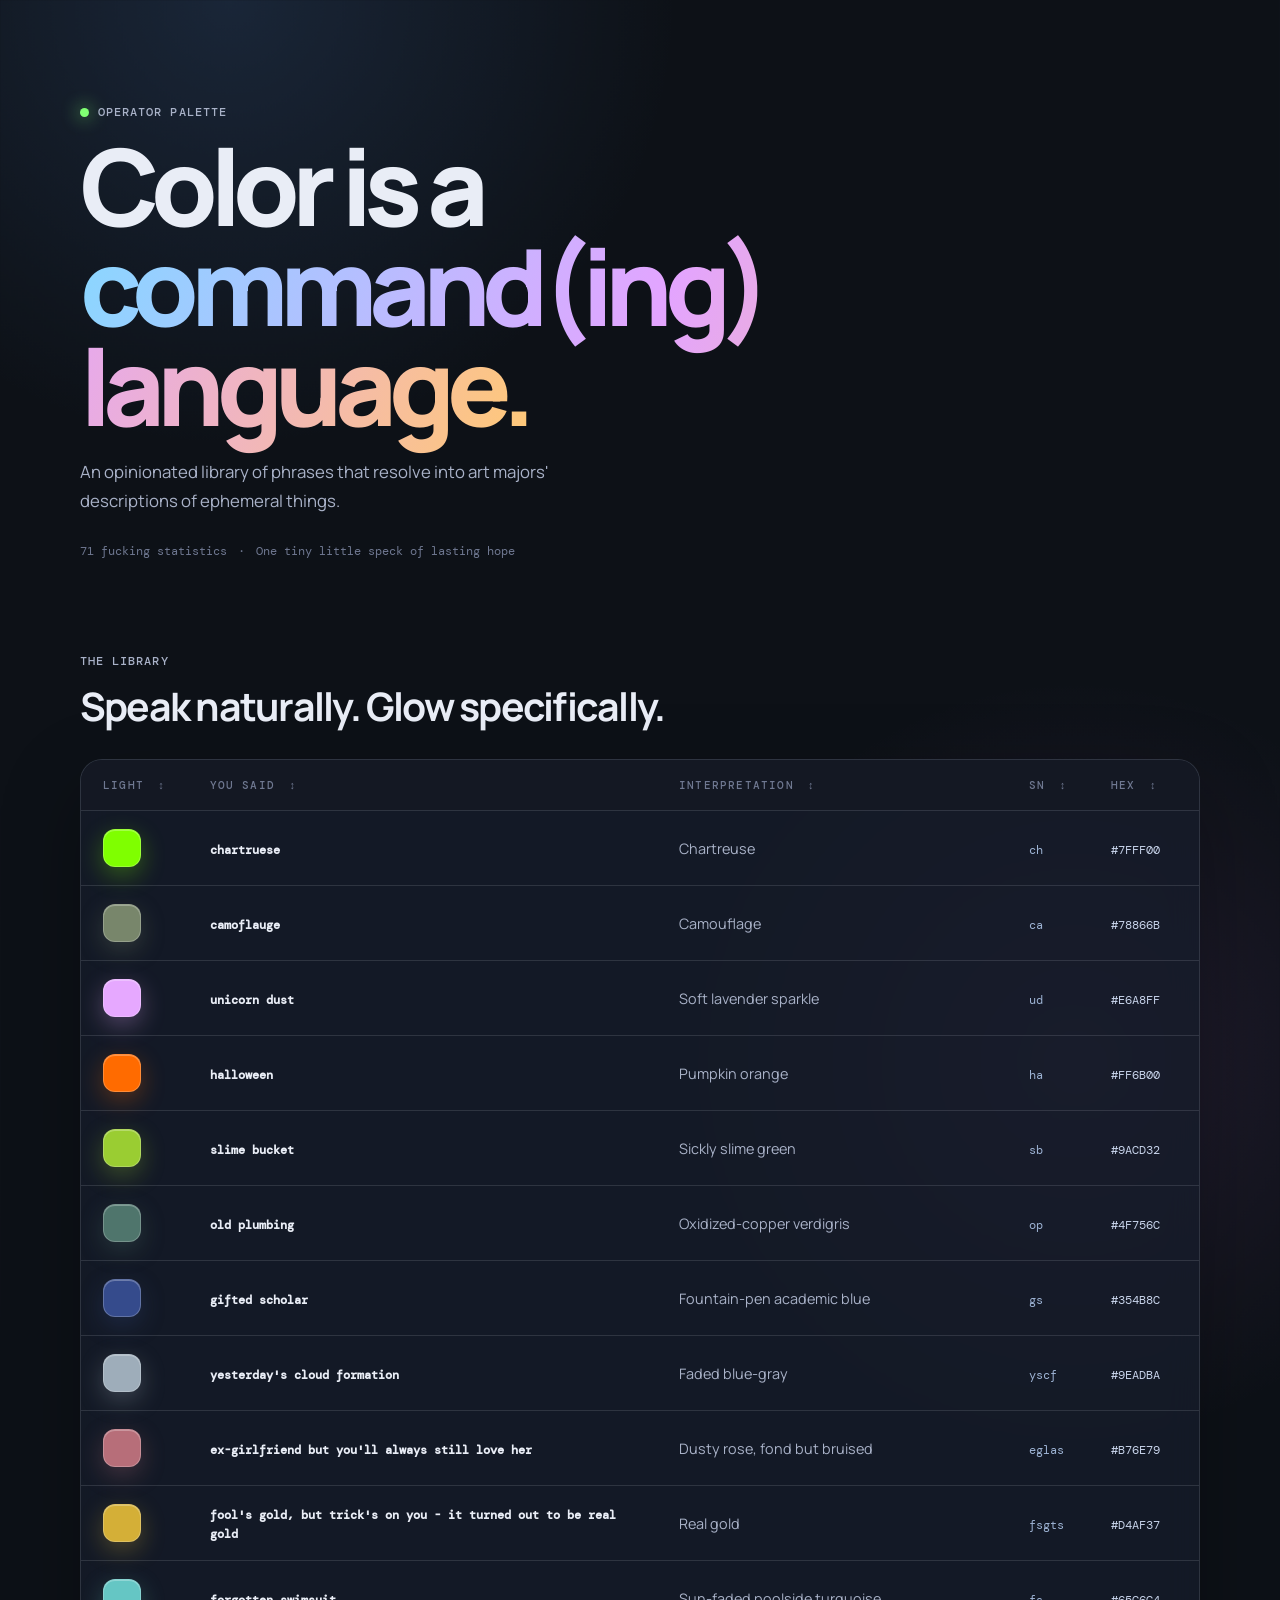
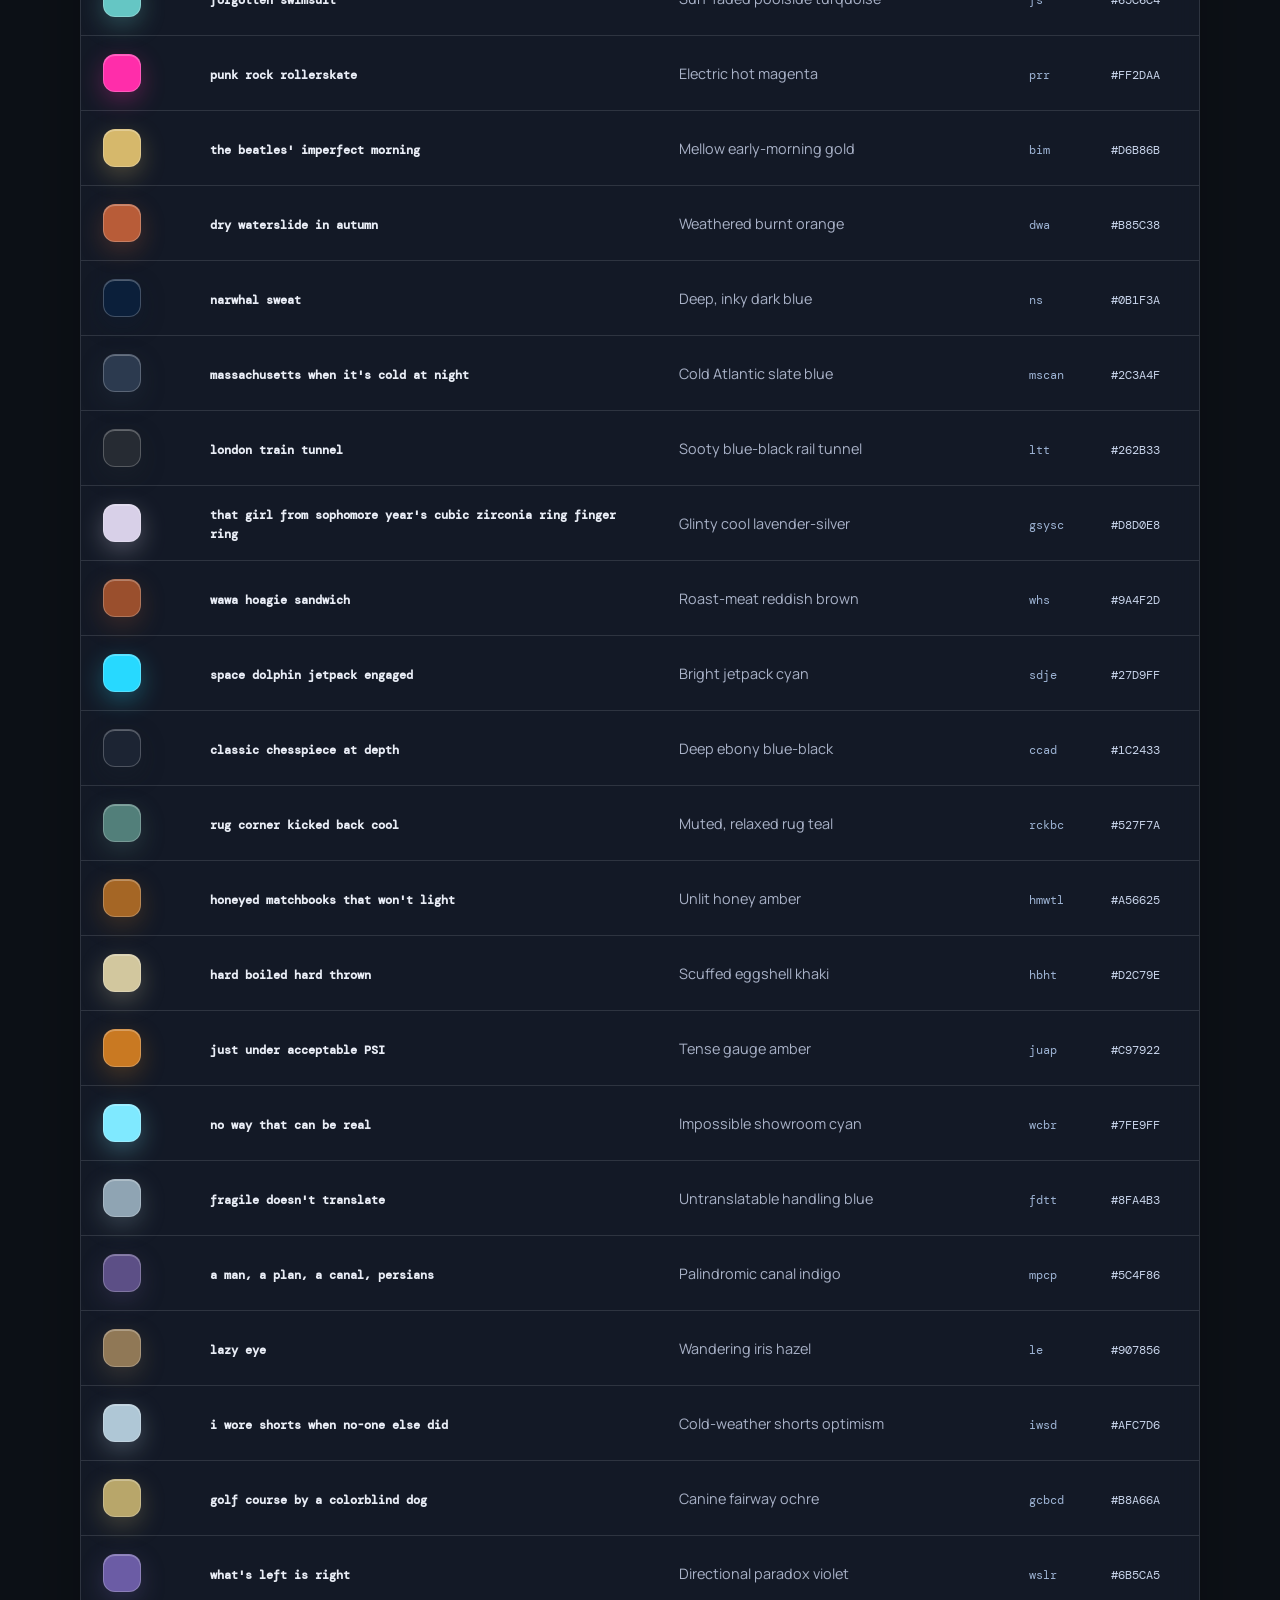
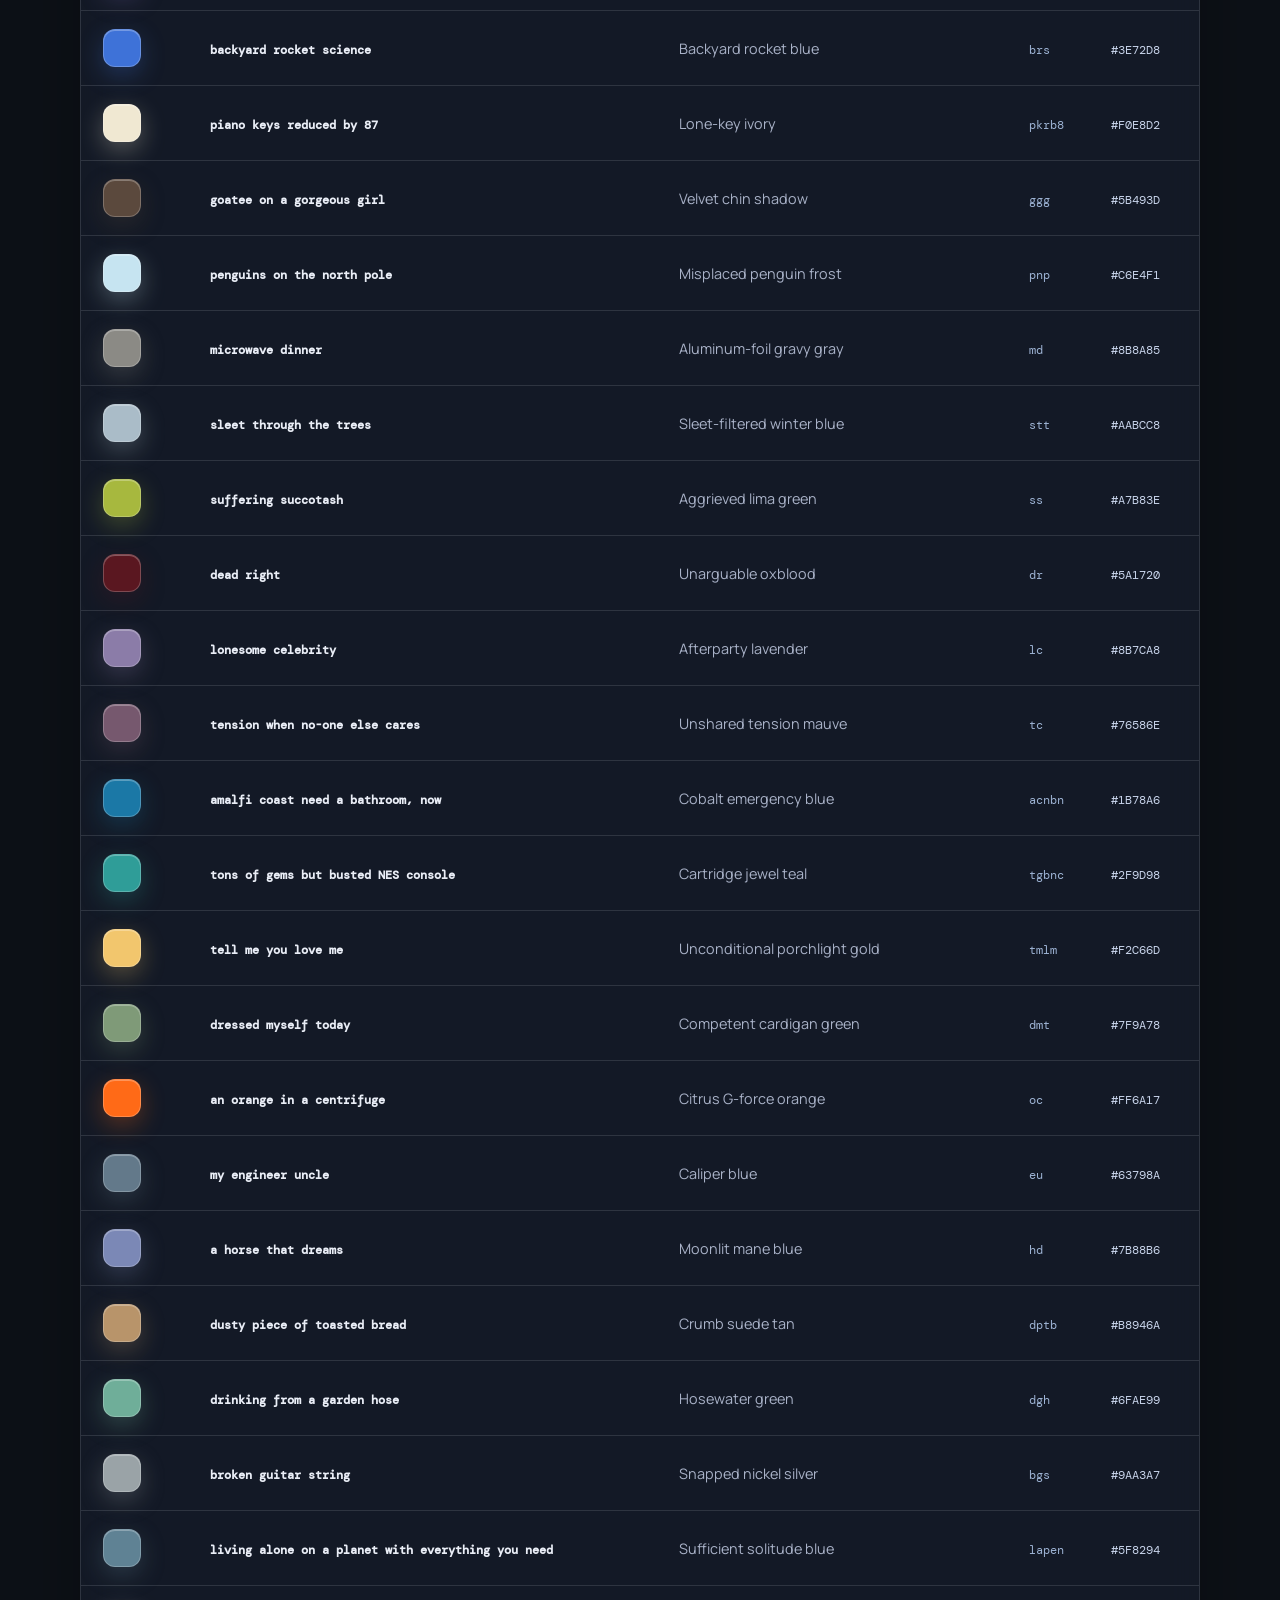
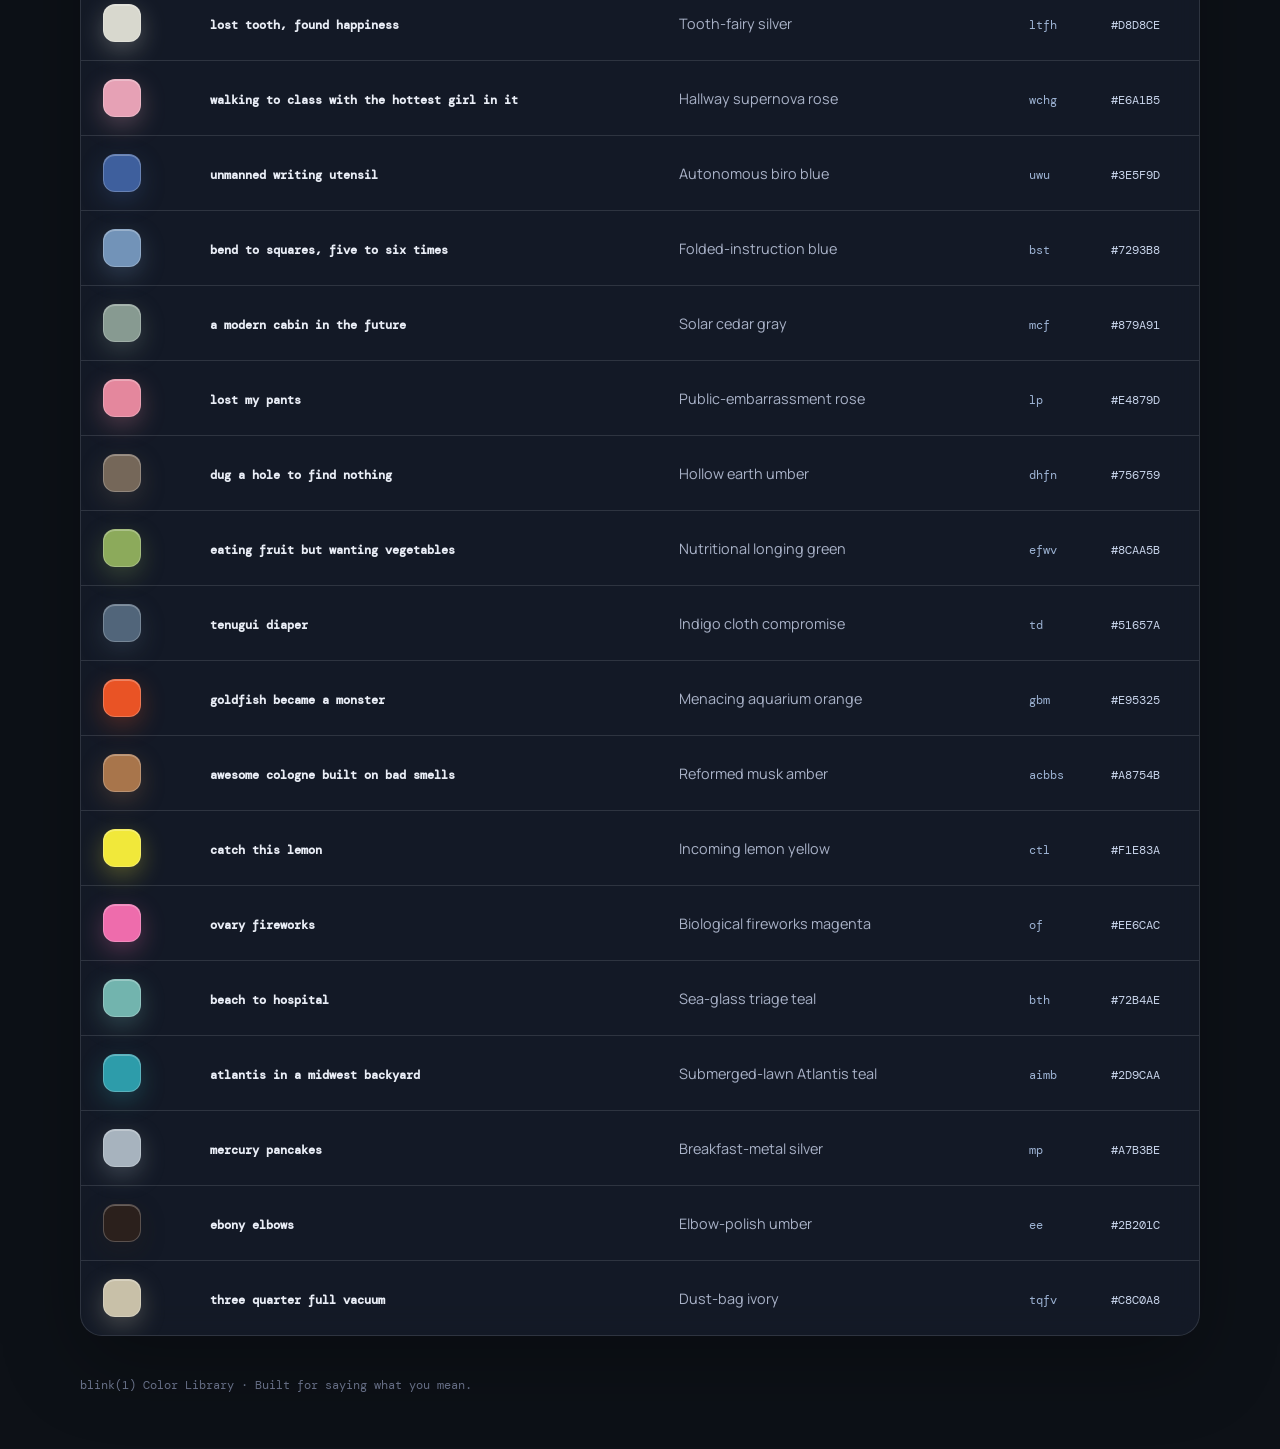
==== commit 4ff679aa: "Add five color commands" ====
--- a/color-library.html
+++ b/color-library.html
@@ -18,7 +18,7 @@
 			<h1>Color is a<br><em>command(ing) language.</em></h1>
 			<p class="lede">An opinionated library of phrases that resolve into art majors' descriptions of ephemeral things.</p>
 			<div class="hero-meta">
-				<span>66 fucking statistics</span>
+				<span>71 fucking statistics</span>
 				<span aria-hidden="true">·</span>
 				<span>One tiny little speck of lasting hope</span>
 			</div>
@@ -504,6 +504,41 @@
 							<td><code>of</code></td>
 							<td><code>#EE6CAC</code></td>
 						</tr>
+						<tr>
+							<td><span class="swatch" style="--color: #72B4AE" aria-label="Sea-glass triage teal swatch"></span></td>
+							<td><code>beach to hospital</code></td>
+							<td>Sea-glass triage teal</td>
+							<td><code>bth</code></td>
+							<td><code>#72B4AE</code></td>
+						</tr>
+						<tr>
+							<td><span class="swatch" style="--color: #2D9CAA" aria-label="Submerged-lawn Atlantis teal swatch"></span></td>
+							<td><code>atlantis in a midwest backyard</code></td>
+							<td>Submerged-lawn Atlantis teal</td>
+							<td><code>aimb</code></td>
+							<td><code>#2D9CAA</code></td>
+						</tr>
+						<tr>
+							<td><span class="swatch" style="--color: #A7B3BE" aria-label="Breakfast-metal silver swatch"></span></td>
+							<td><code>mercury pancakes</code></td>
+							<td>Breakfast-metal silver</td>
+							<td><code>mp</code></td>
+							<td><code>#A7B3BE</code></td>
+						</tr>
+						<tr>
+							<td><span class="swatch" style="--color: #2B201C" aria-label="Elbow-polish umber swatch"></span></td>
+							<td><code>ebony elbows</code></td>
+							<td>Elbow-polish umber</td>
+							<td><code>ee</code></td>
+							<td><code>#2B201C</code></td>
+						</tr>
+						<tr>
+							<td><span class="swatch" style="--color: #C8C0A8" aria-label="Dust-bag ivory swatch"></span></td>
+							<td><code>three quarter full vacuum</code></td>
+							<td>Dust-bag ivory</td>
+							<td><code>tqfv</code></td>
+							<td><code>#C8C0A8</code></td>
+						</tr>
 					</tbody>
 				</table>
 			</div>
--- a/color-library.css
+++ b/color-library.css
@@ -37,7 +37,29 @@
 	mask-image: linear-gradient(to bottom, black, transparent 70%);
 }
 
+body::after {
+	position: fixed;
+	inset: 0;
+	z-index: 0;
+	pointer-events: none;
+	background-color: var(--selected-color, transparent);
+	content: "";
+	opacity: 0;
+	transition: background-color 700ms ease, opacity 450ms ease;
+}
+
+body.backdrop-full::after {
+	opacity: 1;
+}
+
+body.backdrop-muted::after {
+	mix-blend-mode: screen;
+	opacity: 0.24;
+}
+
 .page-shell {
+	position: relative;
+	z-index: 1;
 	width: min(1120px, calc(100% - 40px));
 	margin: 0 auto;
 	padding: 72px 0 48px;
@@ -122,7 +144,7 @@
 }
 
 .table-wrap {
-	overflow-x: auto;
+	overflow: clip;
 	border: 1px solid var(--line);
 	border-radius: 22px;
 	background: var(--panel);
@@ -145,7 +167,12 @@
 }
 
 th {
+	position: sticky;
+	top: 0;
+	z-index: 3;
 	color: var(--faint);
+	background: rgba(21, 25, 36, 0.98);
+	box-shadow: 0 1px 0 var(--line);
 	font-family: "DM Mono", monospace;
 	font-size: 0.68rem;
 	font-weight: 500;
@@ -215,9 +242,81 @@
 }
 
 td:nth-child(2) {
+	position: relative;
 	width: 42%;
 	color: var(--ink);
 	font-weight: 600;
+}
+
+td:nth-child(2) .color-assessment {
+	position: absolute;
+	top: -18px;
+	left: 20ch;
+	z-index: 4;
+	box-sizing: border-box;
+	display: block;
+	width: max-content;
+	min-width: 520px;
+	min-height: 152px;
+	padding: 12px 14px;
+	border: 1px solid rgba(158, 180, 213, 0.32);
+	border-radius: 11px;
+	color: #dce7fb;
+	background: linear-gradient(135deg, #1b2436, #151b28);
+	box-shadow: 0 12px 30px rgba(0, 0, 0, 0.38);
+	font-family: "DM Mono", monospace;
+	font-size: 0.67rem;
+	font-weight: 500;
+	letter-spacing: 0.045em;
+	line-height: 1.7;
+	opacity: 0;
+	pointer-events: none;
+	transform: translateY(-8px) scale(0.76);
+	transform-origin: left center;
+	transition: opacity 100ms ease, transform 140ms ease-in;
+	white-space: nowrap;
+}
+
+td:nth-child(2) .color-assessment span {
+	display: block;
+}
+
+td:nth-child(2) .color-assessment strong {
+	color: var(--assessment-color);
+	font-weight: 700;
+}
+
+tbody tr:hover td:nth-child(2) .color-assessment {
+	opacity: 1;
+	transform: translateY(0) scale(1);
+	animation: bubblegum-pop 230ms cubic-bezier(0.87, 0, 0.13, 1) both;
+}
+
+@keyframes bubblegum-pop {
+	0% {
+		opacity: 0;
+		transform: translateY(-8px) scale(0.76);
+	}
+
+	58% {
+		opacity: 1;
+		transform: translateY(1px) scale(1.065);
+	}
+
+	100% {
+		opacity: 1;
+		transform: translateY(0) scale(1);
+	}
+}
+
+@media (prefers-reduced-motion: reduce) {
+	td:nth-child(2) .color-assessment {
+		transition: none;
+	}
+
+	tbody tr:hover td:nth-child(2) .color-assessment {
+		animation: none;
+	}
 }
 
 th:nth-child(4),
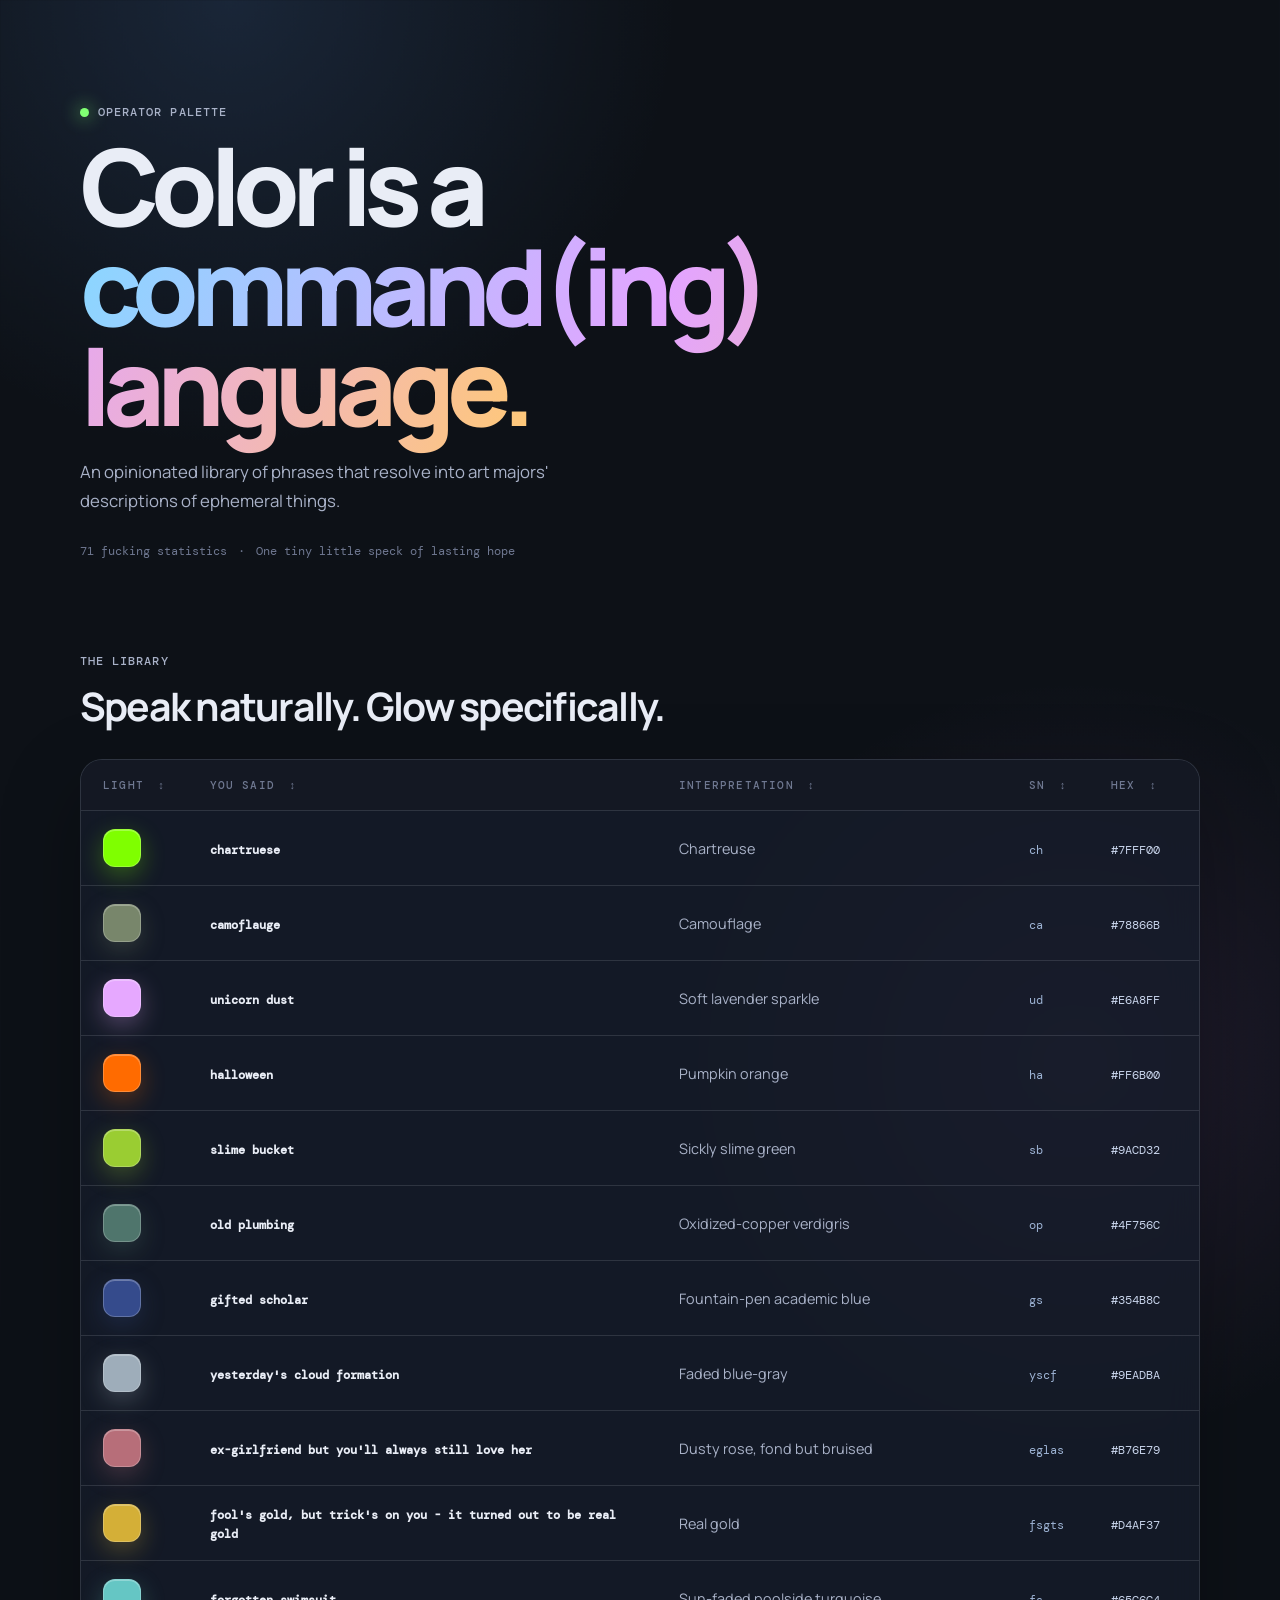
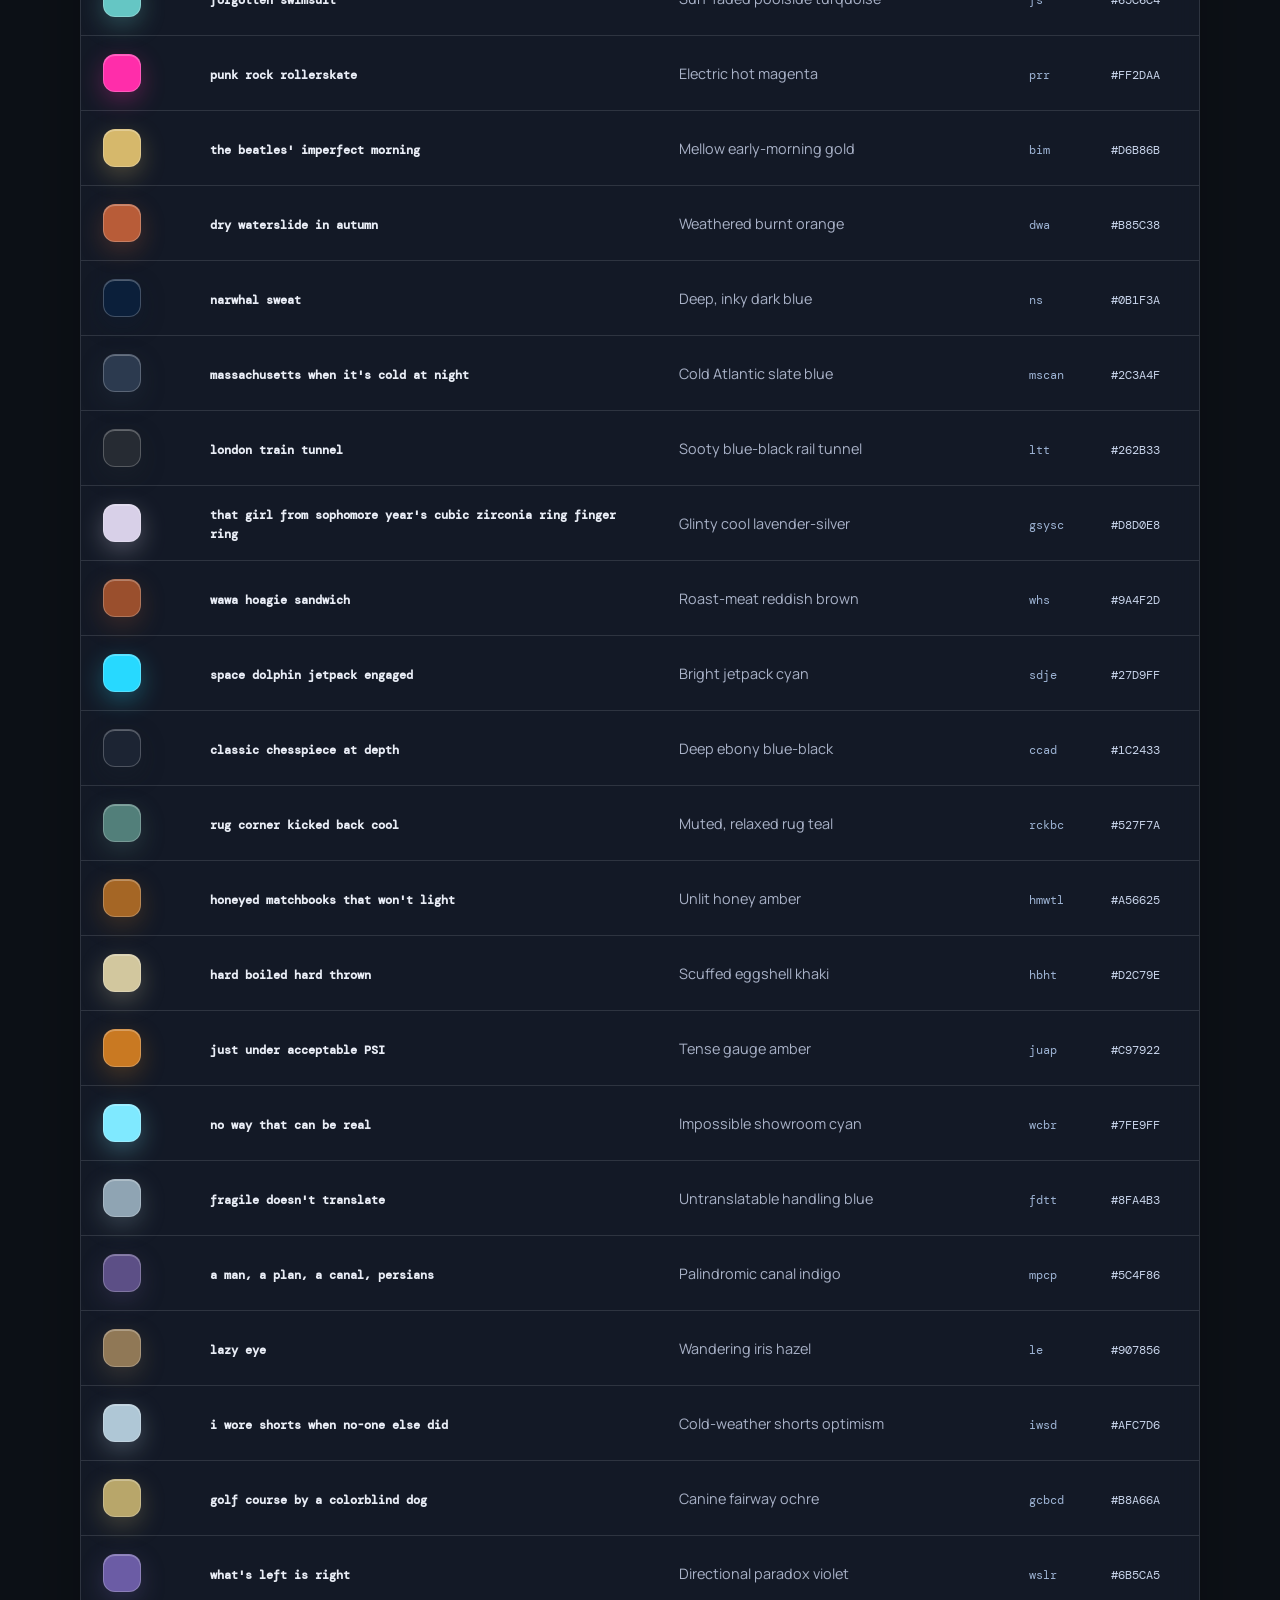
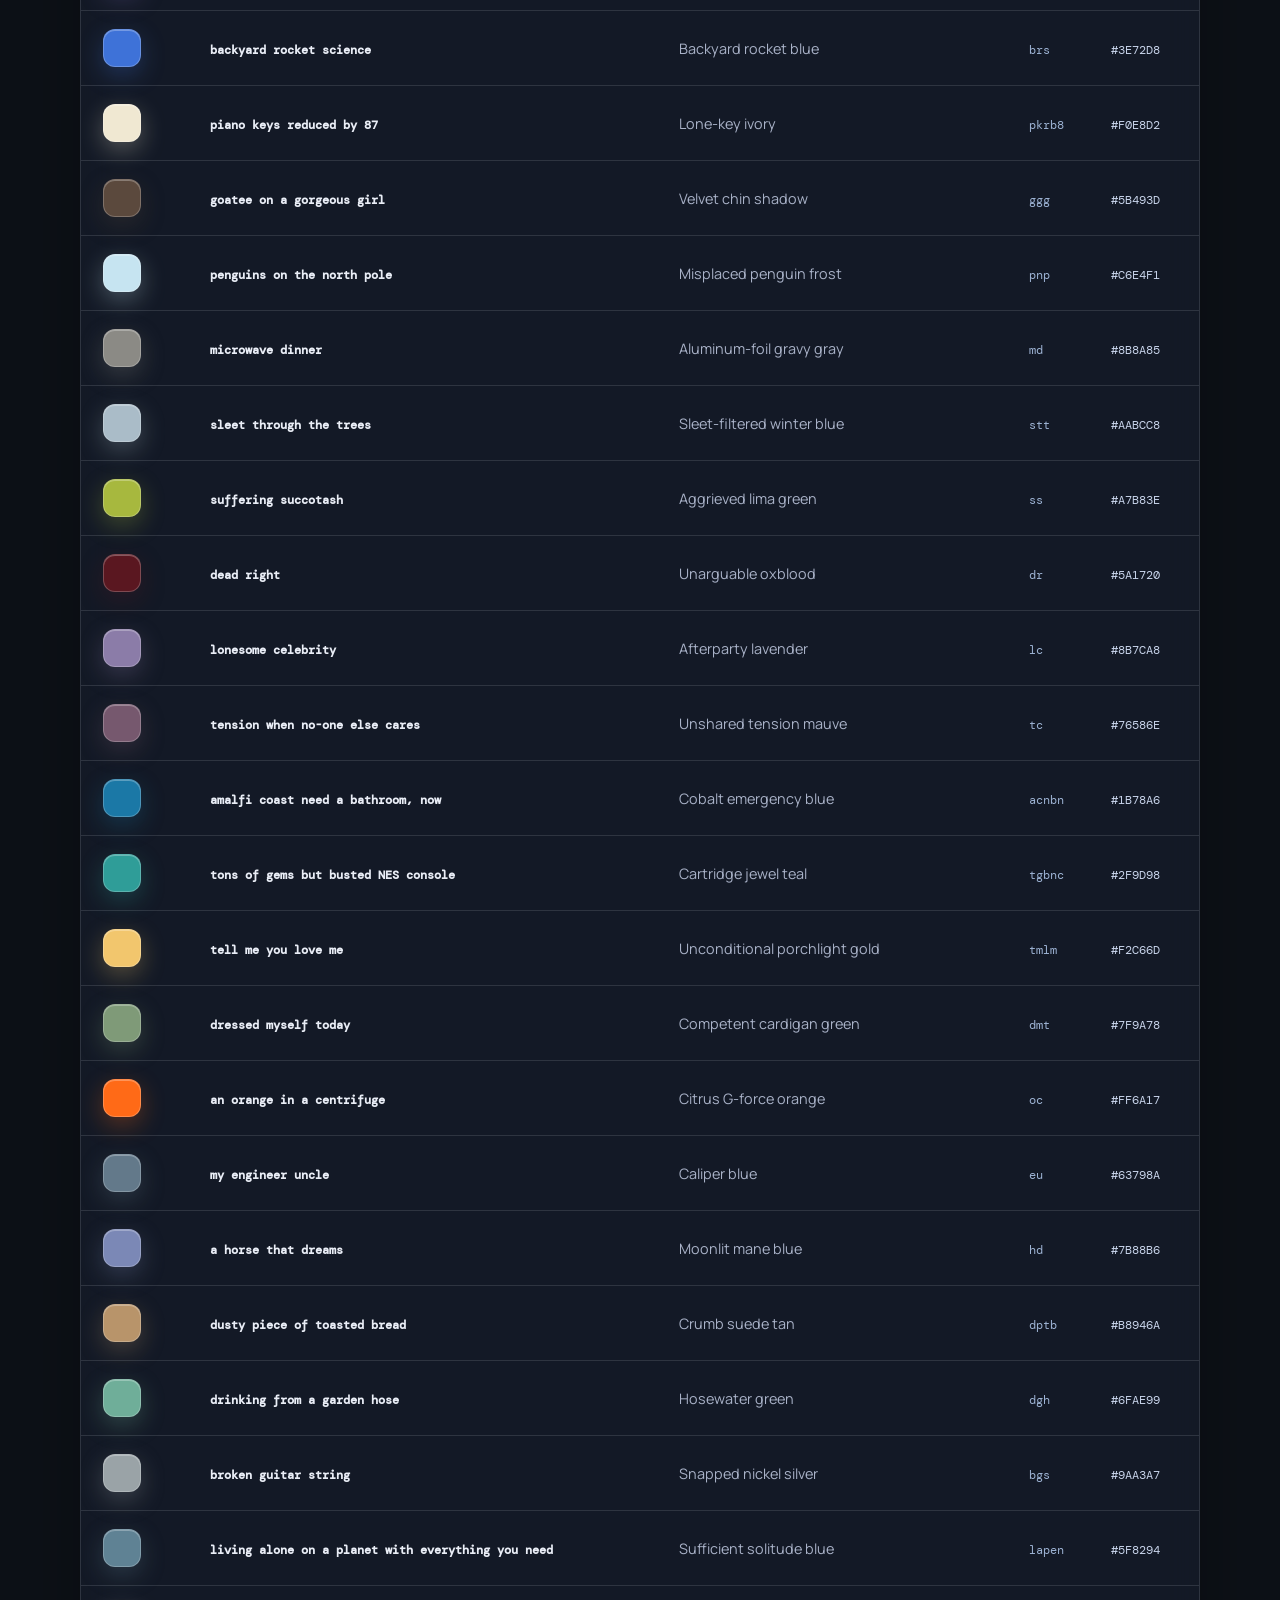
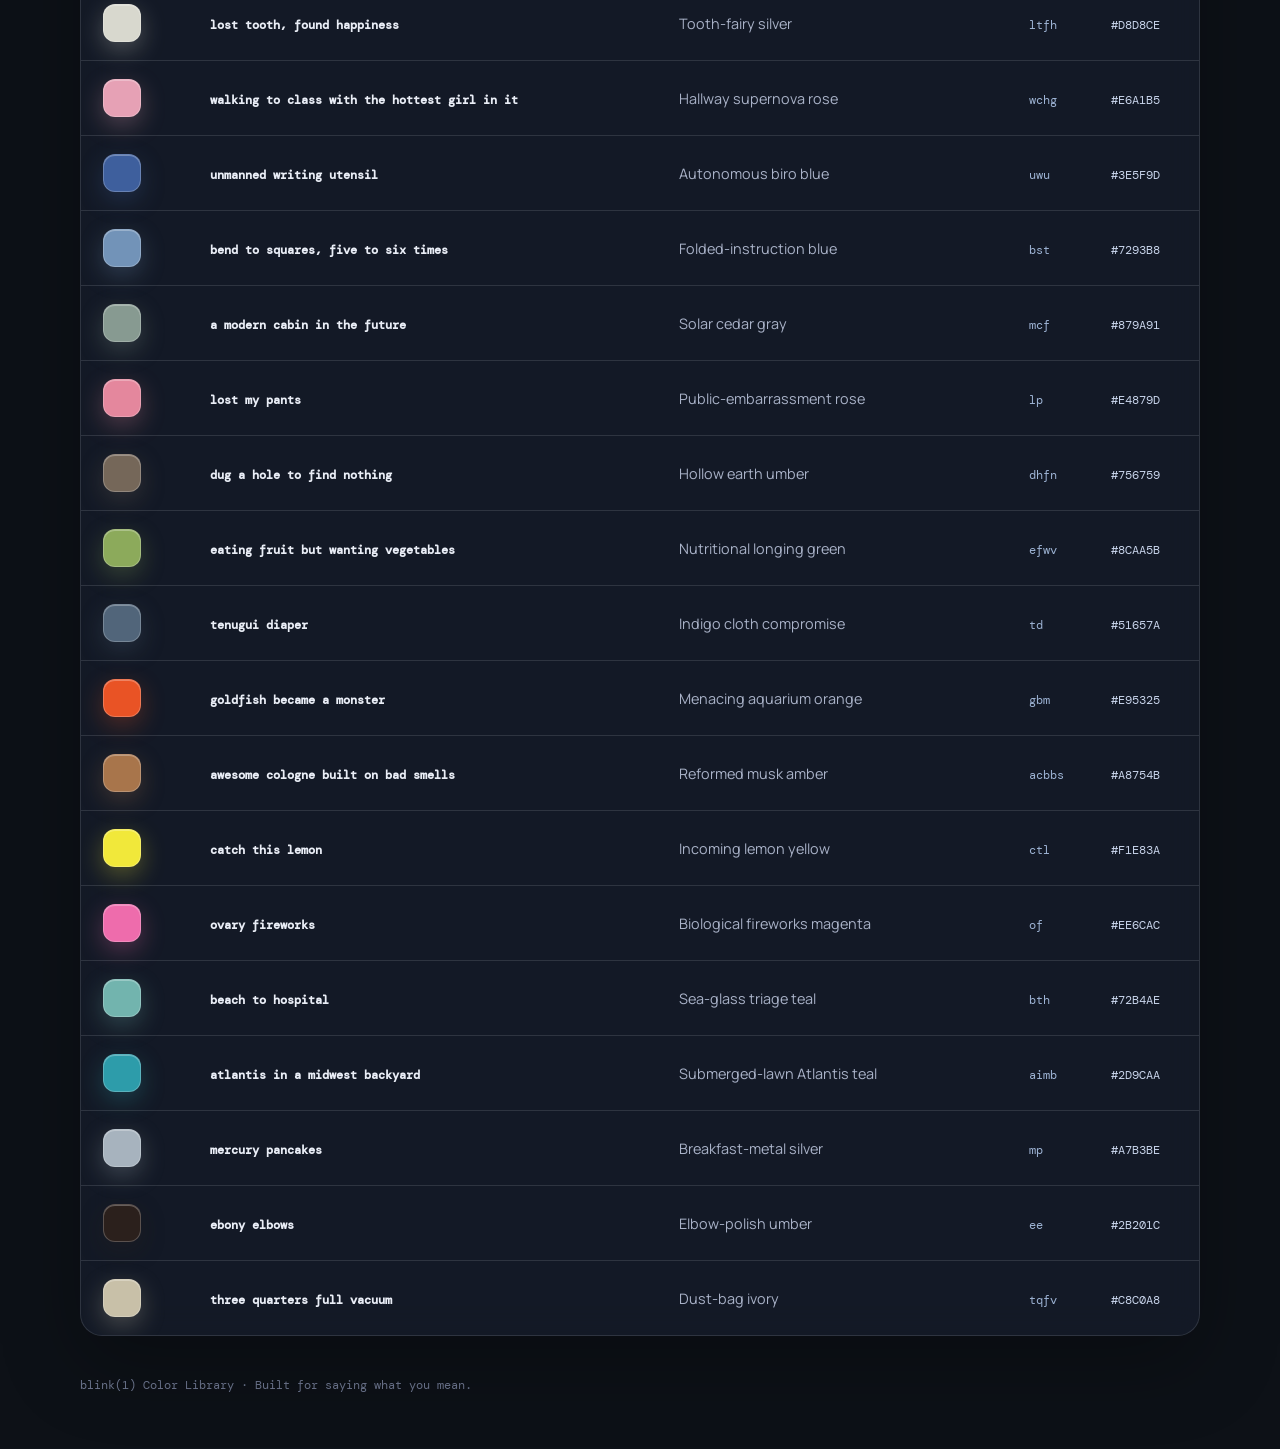
==== commit 07affca0: "Correct vacuum color phrase" ====
--- a/color-library.html
+++ b/color-library.html
@@ -534,7 +534,7 @@
 						</tr>
 						<tr>
 							<td><span class="swatch" style="--color: #C8C0A8" aria-label="Dust-bag ivory swatch"></span></td>
-							<td><code>three quarter full vacuum</code></td>
+							<td><code>three quarters full vacuum</code></td>
 							<td>Dust-bag ivory</td>
 							<td><code>tqfv</code></td>
 							<td><code>#C8C0A8</code></td>
